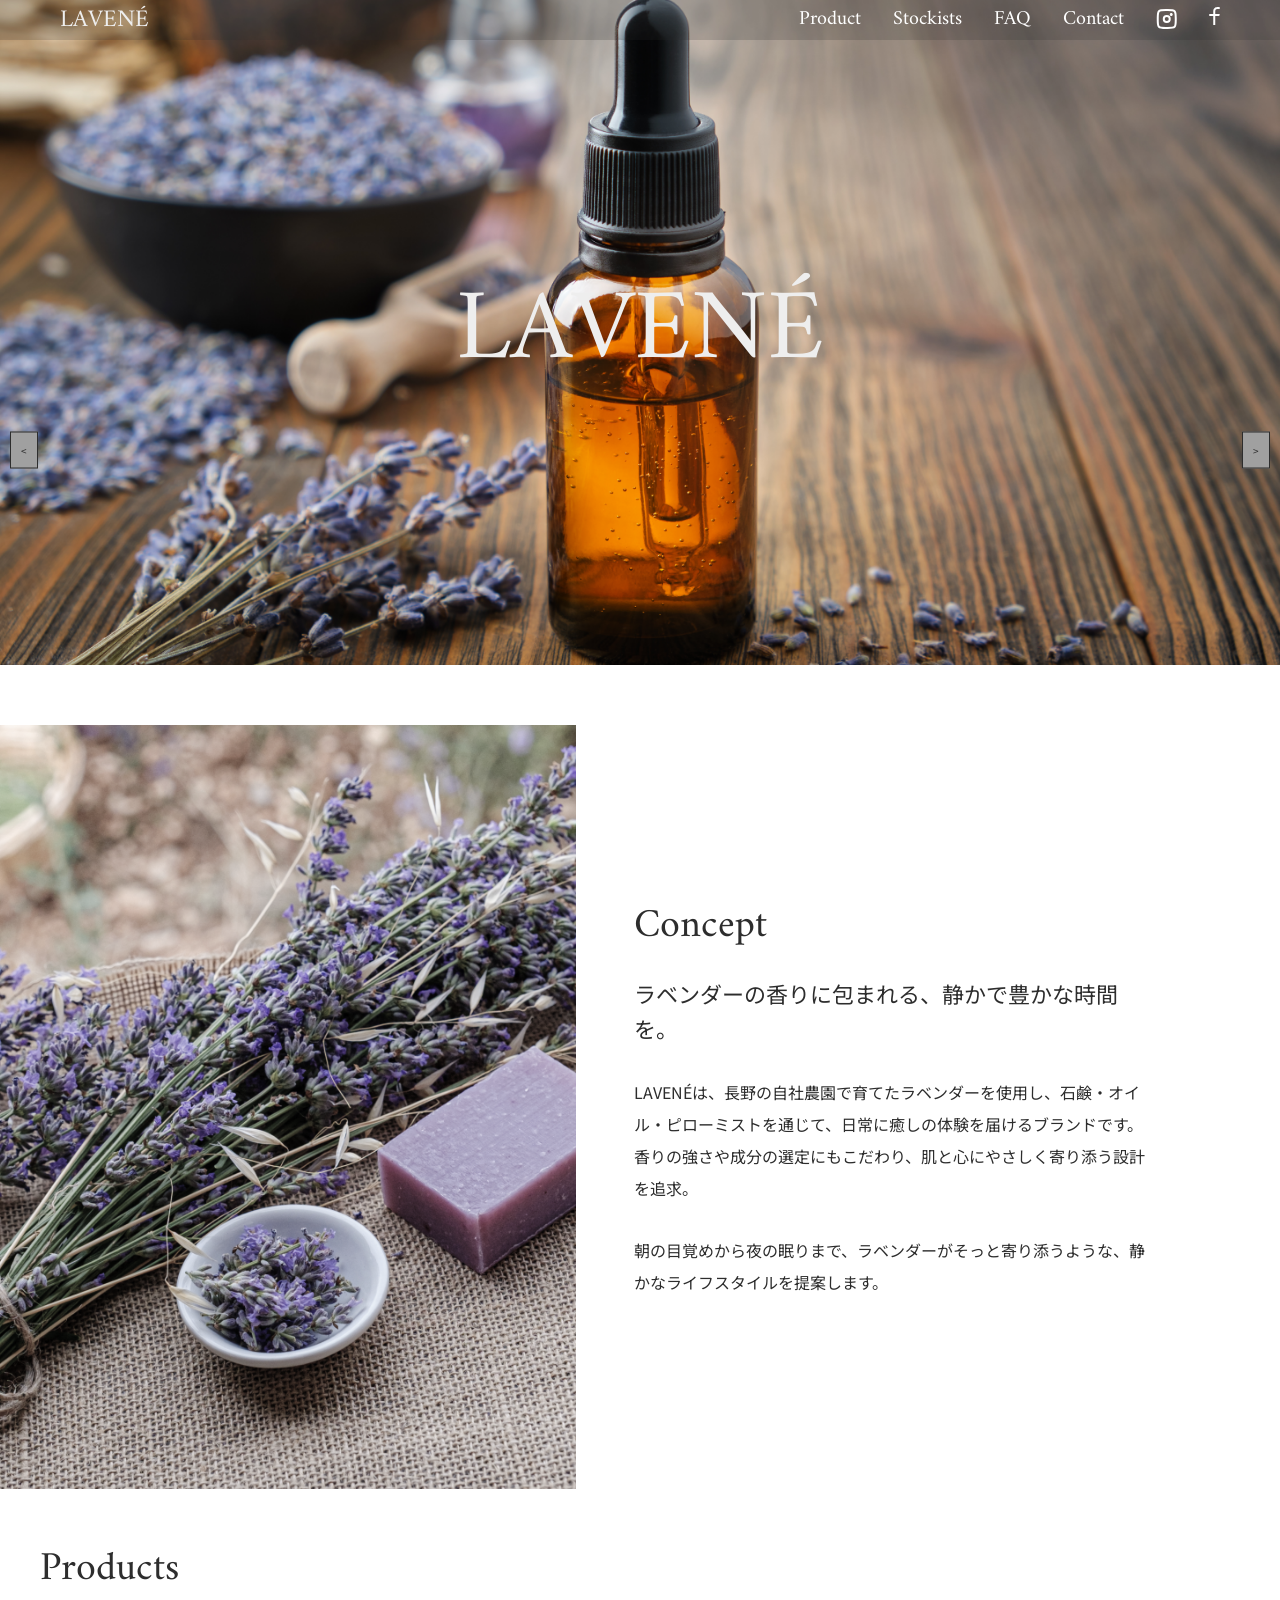
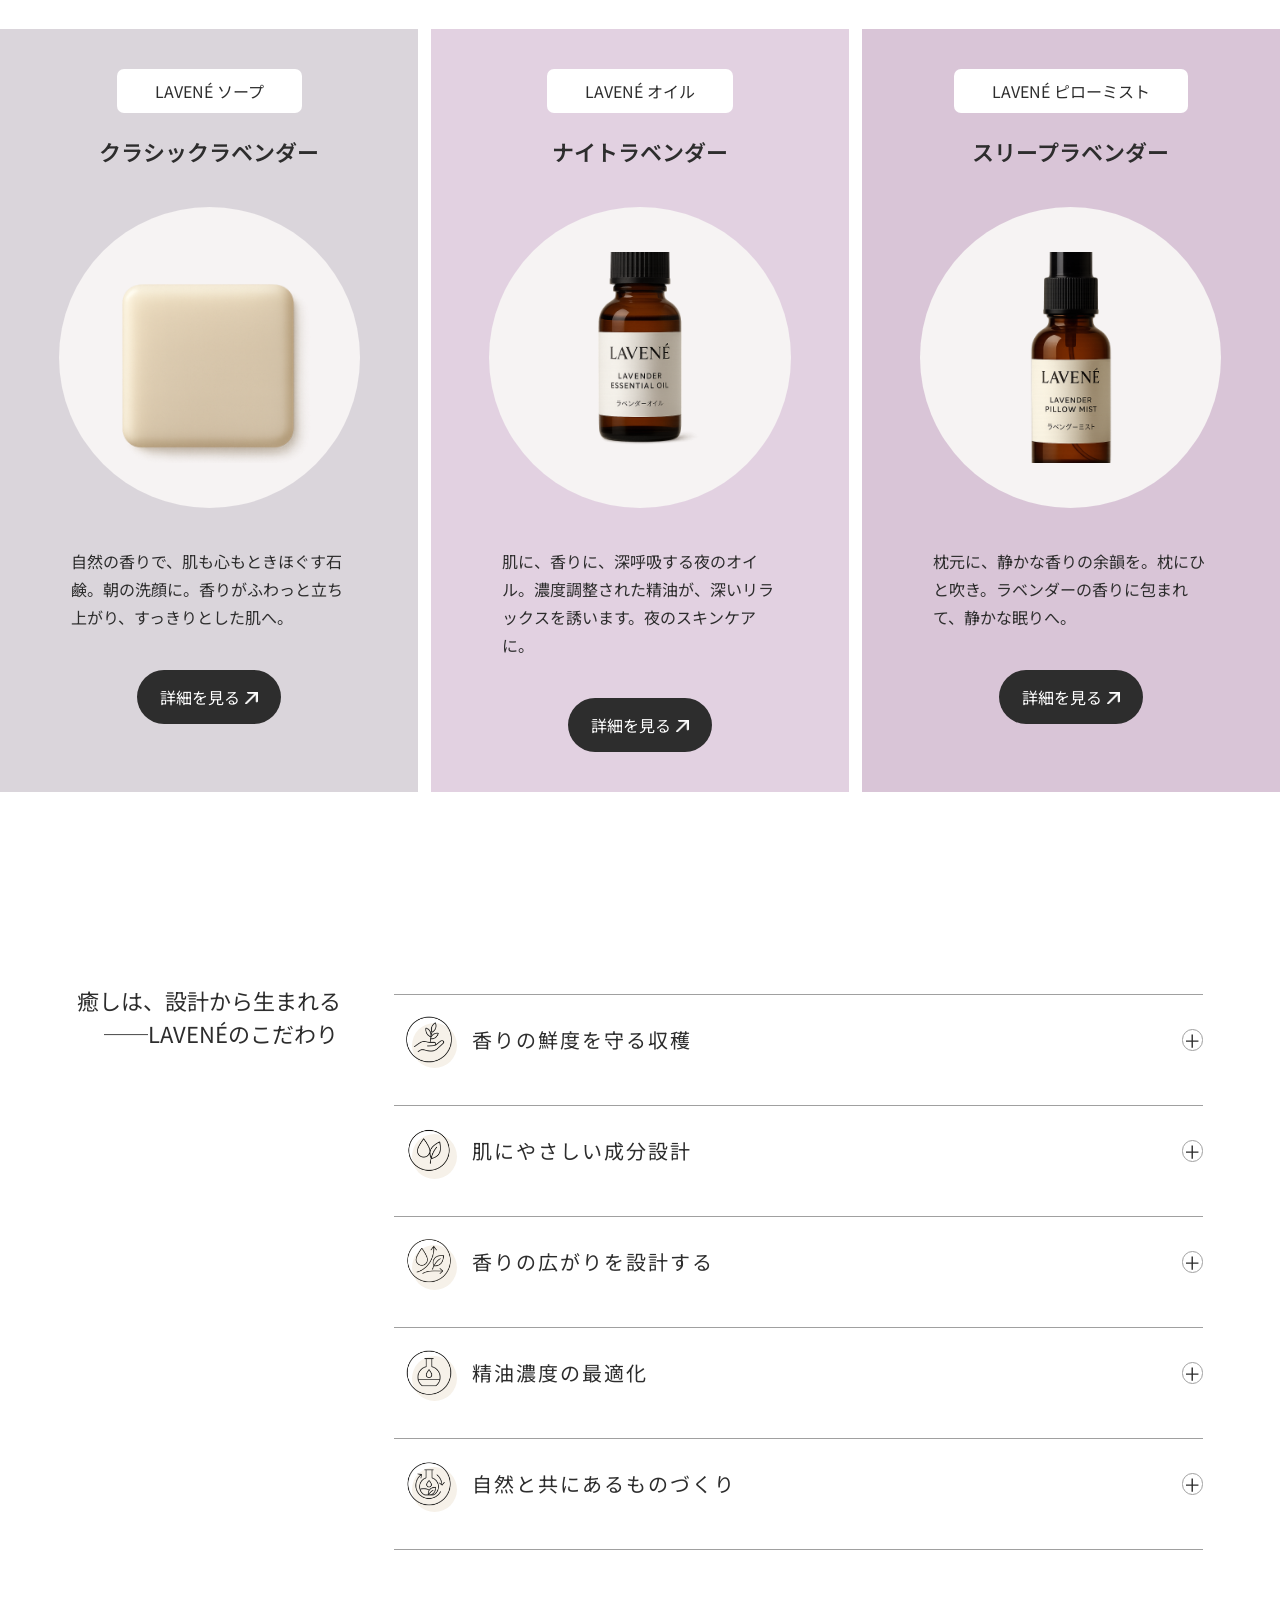
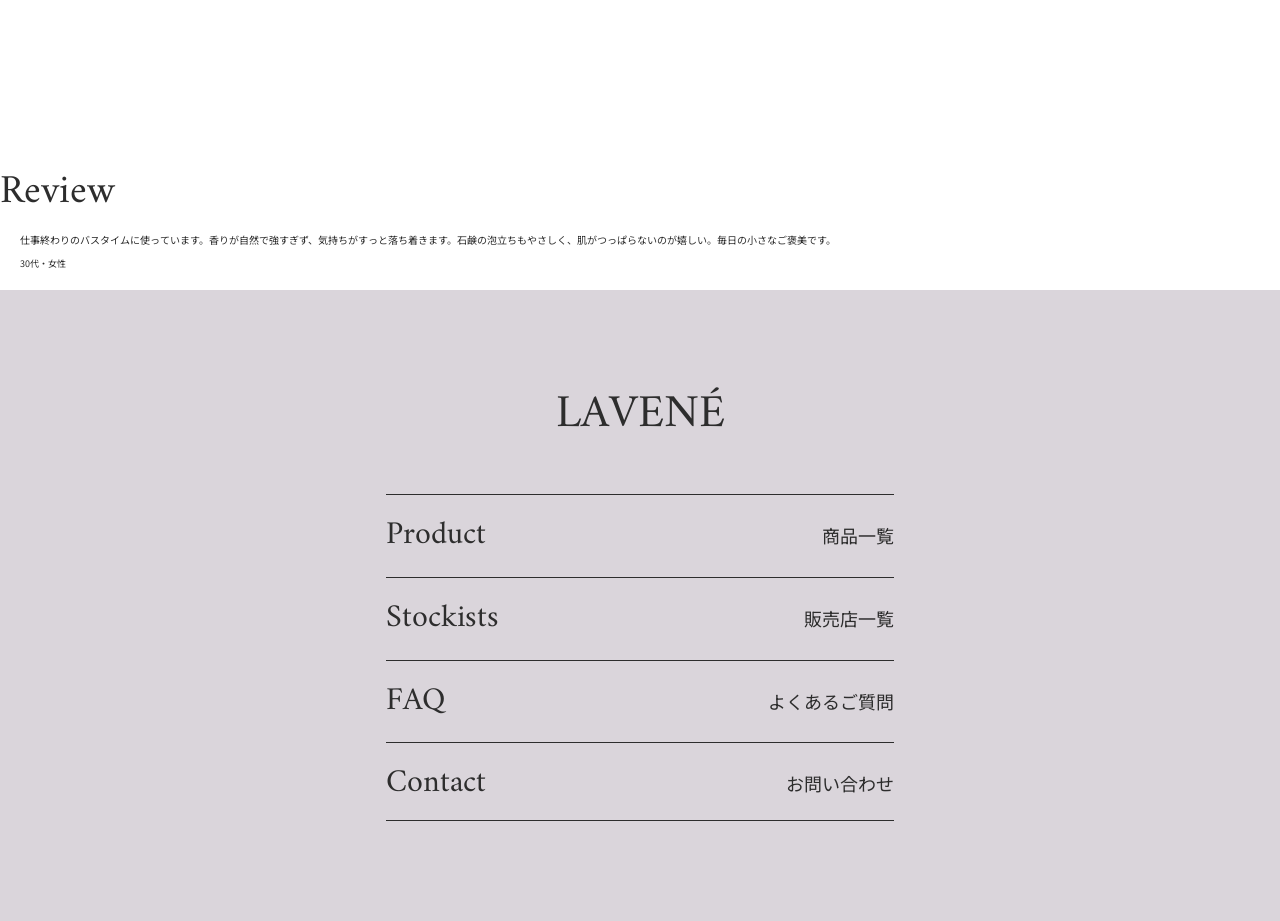
==== lavene/index.html @ 93cb1e95 "Rename LAVENÉ to lavene for GitHub Pages" ====
<!DOCTYPE html>
<html lang="ja">
<head>
    <meta charset="UTF-8">
    <meta name="viewport" content="width=device-width, initial-scale=1.0">
    <meta name="description" content="LAVENÉは、長野の自社農園で育てたラベンダーを使用し、石鹸・オイル・ピローミストを通じて、日常に癒しの体験を届けるブランドです。">
    <!-- ogp -->
    <meta property="og=url" content="https://lavene.co.jp/">
    <meta property="og:type" content="website">
    <meta property="og:title" content="LAVENÉ | ラヴェネ">
    <meta property="og:description" content="LAVENÉは、長野の自社農園で育てたラベンダーを使用し、石鹸・オイル・ピローミストを通じて、日常に癒しの体験を届けるブランドです。">
    <meta property="og:image" content="https://lavene.co.jp/assets/images/ogp.jp">
    <!-- favicon apple-touch-icon -->
     <link rel="shortcut icon" href="assets/images/favicon.ico">
    <link rel="apple-touch-icon" sizes="180x180" href="assets/images/apple-touch-icon.png">
    <link rel="icon" type="image/png" href="assets/images/android-chrome-256x256.png">

    <title>LAVENÉ | ラヴェネ‐ラベンダーの香りに包まれる、静かで豊かな時間を。</title>

    <!-- web font -->
    <link rel="preconnect" href="https://fonts.googleapis.com">
    <link rel="preconnect" href="https://fonts.gstatic.com" crossorigin>
    <link href="https://fonts.googleapis.com/css2?family=Amiri:ital,wght@0,400;0,700;1,400;1,700&family=Noto+Sans+JP:wght@100..900&display=swap" rel="stylesheet">
    <!-- css -->
    <link rel="stylesheet" href="assets/css/destyle.css">
    <link rel="stylesheet" href="assets/css/common.css">
    <link rel="stylesheet" href="assets/slick/slick.css">
    <link rel="stylesheet" href="assets/slick/slick-theme.css">
    <link rel="stylesheet" href="assets/css/style.css">
</head>

<body>
    <div id="container" class="container">
        <header class="header">
            <h1 class="header__topic"><a href="index.html">LAVENÉ</a></h1>
            <nav class="nav">
                <div class="nav__header">
                    <p class="nav__topic"><a href="index.html">LAVENÉ</a></p>
                    <button class="nav__close-btn" aria-label="メニューを閉じる">
                        <img class="close-icon" src="assets/images/parts/btn_close.svg" alt="close-icon">
                    </button>
                </div>
                <div class="nav__list-wrapper">
                    <ul class="nav__list">
                        <li class="nav__item"><a href="#product" class="nav__link"><span class="nav__label-en">Product</span><span class="nav__label-ja">商品一覧</span></a></li>
                        <li class="nav__item"><a href="#" class="nav__link"><span class="nav__label-en">Stockists</span><span class="nav__label-ja">販売店一覧</span></a></li>
                        <li class="nav__item"><a href="#" class="nav__link"><span class="nav__label-en">FAQ</span><span class="nav__label-ja">よくあるご質問</span></a></li>
                        <li class="nav__item"><a href="#" class="nav__link"><span class="nav__label-en">Contact</span><span class="nav__label-ja">お問い合わせ</span></a></li>
                    </ul>
                    <ul class="sns-nav__list">
                        <li class="sns-nav__item"><a href="#"><img src="assets/images/parts/icon_insta.svg" alt="instagram"></a></li>
                        <li class="sns-nav__item"><a href="#"><img src="assets/images/parts/icon_facebook.svg" alt="facebook"></a></li>
                    </ul>
                </div>
            </nav>
            <!-- .header__btn -->
            <button  class="header__btn">
                <img class="menu-icon" src="assets/images/parts/btn_menu.svg" alt="menu-icon">
            </button>
        </header>
        <main class="main">
            <article class="article">
                <div class="main-visual">
                    <div class="slider">
                        <div><img src="assets/images/photo/main_01.png" alt="スライド1"></div>
                        <div><img src="assets/images/photo/main_02.jpeg" alt="スライド2"></div>
                        <div><img src="assets/images/photo/main_03.png" alt="スライド3"></div>
                    </div>
                    <h2 class="main-visual__logo">LAVENÉ</h2>
                </div>
            <!-- Concept -->
            <section id="concept" class="section section--concept">
                    <div class="concept__txt-wrap">
                        <h2 class="section-title section-title--concept" >Concept</h2>
                        <h3 class="copy concept-copy">ラベンダーの香りに包まれる、静かで豊かな時間を。</h3>
                        <div class="txt-wrap">
                            <p>LAVENÉは、長野の自社農園で育てたラベンダーを使用し、石鹸・オイル・ピローミストを通じて、日常に癒しの体験を届けるブランドです。香りの強さや成分の選定にもこだわり、肌と心にやさしく寄り添う設計を追求。</p>
                            <p>朝の目覚めから夜の眠りまで、ラベンダーがそっと寄り添うような、静かなライフスタイルを提案します。</p>
                        </div>
                    </div>            
                    <div class="concept__img-wrap fadein">
                        <img class="concept__img" src="assets/images/photo/concept.png" alt="コンセプトイメージ">
                    </div>
            </section>
            <!-- Products -->
            <section id="products" class="section section--products">
                <h2 class="section-title section-title--products" >Products</h2>
                <div class="products__list">
                    <div class="product product--soap">
                        <p class="product__category">LAVENÉ ソープ</p>
                        <p class="product__name">クラシックラベンダー</p>
                        <div class="product__img-bg">
                            <div class="product__img-wrap fadein">
                                <img class="product__img" src="assets/images/photo/soap.png" alt="LAVENÉ ソープ クラシックラベンダー">
                            </div>
                        </div>
                        <p class="product__description">自然の香りで、肌も心もときほぐす石鹸。<br class="spBr">朝の洗顔に。香りがふわっと立ち上がり、すっきりとした肌へ。</p>
                        <div class="product__cta">
                            <button class="product__btn">詳細を見る</button>
                            <img class="product__arrow" src="assets/images/parts/icon_arrow.svg">
                        </div>
                    </div>
                    <div class="product product--oil">
                        <p class="product__category">LAVENÉ オイル</p>
                        <p class="product__name">ナイトラベンダー</p>
                        <div class="product__img-bg">
                            <div class="product__img-wrap fadein">
                                <img class="product__img" src="assets/images/photo/oil.jpg" alt="LAVENÉ オイル ナイトラベンダー">
                            </div>
                        </div>
                        <p class="product__description">肌に、香りに、深呼吸する夜のオイル。<br class="spBr">濃度調整された精油が、深いリラックスを誘います。夜のスキンケアに。</p>
                        <div class="product__cta">
                            <button class="product__btn">
                                詳細を見る
                            </button>
                            <img class="product__arrow" src="assets/images/parts/icon_arrow.svg">
                        </div>
                    </div>
                    <div class="product product--pillow-mist">
                        <p class="product__category">LAVENÉ ピローミスト</p>
                        <p class="product__name">スリープラベンダー</p>
                        <div class="product__img-bg">
                            <div class="product__img-wrap fadein">
                                <img class="product__img" src="assets/images/photo/pillow-mist.jpg" alt="LAVENÉ ソープ クラシックラベンダー">
                            </div>
                        </div>
                        <p class="product__description">枕元に、静かな香りの余韻を。<br class="spBr">枕にひと吹き。ラベンダーの香りに包まれて、静かな眠りへ。</p>
                        <div class="product__cta">
                            <button class="product__btn">
                                詳細を見る
                            </button>
                            <img class="product__arrow" src="assets/images/parts/icon_arrow.svg">
                        </div>
                    </div>
                </div>
            </section>
            <!-- Quality -->
            <section id="quality" class="section section--quality">
                <div class="quality__content">
                    <h3 class="copy quality-copy" >癒しは、設計から生まれる<br>　  ──LAVENÉのこだわり</h3>
                    <ul class="quality__list">
                        <li class="quality__item">
                            <div class="quality__header">
                                <span class="quality__icon">
                                    <div class="quality__circle"></div>
                                    <img src="assets/images/parts/icon--harvest.jpg" alt="">
                                </span>
                                <h4 class="quality__subtitle">香りの鮮度を守る収穫</h4>
                                <button class="quality__toggle" aria-expanded="false">+</button>
                            </div>
                            <div class="quality__description">
                                <p>長野・安曇野の自社農園で、開花のピークを見極めて手摘み収穫。香り成分が最も豊かな瞬間を逃さず、精油抽出までの時間も短縮することで、ラベンダー本来の香りを最大限に活かしています。</p>
                            </div>
                        </li>
                        <li class="quality__item">
                            <div class="quality__header">
                                <span class="quality__icon">
                                    <div class="quality__circle"></div>
                                    <img src="assets/images/parts/icon--skin-safe.jpg" alt="">
                                </span>
                                <h4 class="quality__subtitle">肌にやさしい成分設計</h4>
                                <button class="quality__toggle" aria-expanded="false">+</button>
                            </div>
                            <div class="quality__description">
                                <p>石鹸にはアミノ酸系洗浄成分と植物オイルを配合し、洗いながら潤す設計に。オイルにはスクワランとホホバを使用し、肌なじみと保湿力を両立。毎日のケアに、刺激の少ないやさしさを。</p>
                            </div>
                        </li>
                        <li class="quality__item">
                            <div class="quality__header">
                                <span class="quality__icon">
                                    <div class="quality__circle"></div>
                                    <img src="assets/images/parts/icon--diffusion.jpg" alt="">
                                </span>
                                <h4 class="quality__subtitle">香りの広がりを設計する</h4>
                                <button class="quality__toggle" aria-expanded="false">+</button>
                            </div>
                            <div class="quality__description">
                                <p>ミストはエタノール濃度を調整し、香りの拡散性と持続性を両立。浴室・寝室・玄関など、空間ごとの使用シーンに合わせて香りの立ち上がり方を設計。空間に溶け込む香り体験を追求しています。</p>
                            </div>
                        </li>
                        <li class="quality__item">
                            <div class="quality__header">
                                <span class="quality__icon">
                                    <div class="quality__circle"></div>
                                    <img src="assets/images/parts/icon--purity.jpg" alt="">
                                </span>
                                <h4 class="quality__subtitle">精油濃度の最適化</h4>
                                <button class="quality__toggle" aria-expanded="false">+</button>
                            </div>
                            <div class="quality__description">
                                <p>石鹸・オイル・ミストそれぞれに、香りの強さと肌へのやさしさを両立する精油濃度を設計。香りが主張しすぎず、日常に自然に馴染むよう調整されています。香りの余韻まで計算された設計です。</p>
                            </div>
                        </li>
                        <li class="quality__item">
                            <div class="quality__header">
                                <span class="quality__icon">
                                    <div class="quality__circle"></div>
                                    <img src="assets/images/parts/icon--sustenable.jpg" alt="">
                                </span>
                                <h4 class="quality__subtitle">自然と共にあるものづくり</h4>
                                <button class="quality__toggle" aria-expanded="false">+</button>
                            </div>
                            <div class="quality__description">
                                <p>合成香料・着色料・防腐剤は不使用。容器には再生紙やガラス素材を採用し、製造工程でも環境負荷を抑えています。自然の力を借りるからこそ、自然に還る設計を大切にしています。</p>
                            </div>
                        </li>
                    </ul>
                </div>
            </section>
            <!-- Reviews -->
            <section id="reviews" class="section section--reviews">
                <h2 class="section-title section-title--review" >Review</h2>
                <div class="reviews__inner">
                    <div class="reviews__wrapper">
                        <ul class="reviews__list">
                            <li class="review">
                                仕事終わりのバスタイムに使っています。香りが自然で強すぎず、気持ちがすっと落ち着きます。石鹸の泡立ちもやさしく、肌がつっぱらないのが嬉しい。毎日の小さなご褒美です。
                                <p class="reviewer">30代・女性</p>
                            </li>
                            <li class="review">
                                寝る前にピローミストを使うようになってから、眠りの質が変わった気がします。香りが空間に自然に広がって、深呼吸したくなるような感覚。仕事で疲れた日ほど手放せません。
                                <p class="reviewer">40代・男性</p>
                            </li>
                            <li class="review">
                                友人からプレゼントでもらって使い始めました。オイルの香りが本当に心地よくて、夜のスキンケアが楽しみになりました。パッケージもシンプルで可愛いので、SNSにも載せたくなります。
                                <p class="reviewer">20代・女性</p>
                            </li>
                            <li class="review">
                                肌が敏感なので成分にはこだわりますが、LAVENÉは安心して使えました。石鹸の洗い心地もやさしく、香りが自然で癒されます。ラベンダーの香りが好きな方にはぜひおすすめしたいです。
                                <p class="reviewer">50代・女性</p>
                            </li>
                            <li class="review">
                                妻が使っていて気になって購入。オイルはベタつかず、香りも落ち着いていて好印象。自分用にも使いやすく、夫婦で共有できるのがいいですね。ギフトにも良さそうだと思いました。
                                <p class="reviewer">30代・男性</p>
                            </li>
                        </ul>
                    </div>
                    <!-- ナビボタン -->
                     <button class="reviews__btn prev">&lt;</button>
                     <button class="reviews__btn next">&gt;</button>
                </div>
            </section>
            <footer class="article__footer">
                <h2 class="nav__topic nav__topic--footer"><a href="index.html">LAVENÉ</a></h2>
                <div class="nav__list-wrapper nav__list-wrapper--footer">
                    <ul class="nav__list nav__list--footer">
                        <li class="nav__item nav__item--footer"><a href="#product" class="nav__link nav__link--footer"><span class="nav__label-en nav__label-en--footer">Product</span><span class="nav__label-ja nav__label-ja--footer">商品一覧</span></a></li>
                        <li class="nav__item nav__item--footer"><a href="#" class="nav__link nav__link--footer"><span class="nav__label-en nav__label-en--footer">Stockists</span><span class="nav__label-ja nav__label-ja--footer">販売店一覧</span></a></li>
                        <li class="nav__item nav__item--footer"><a href="#" class="nav__link nav__link--footer"><span class="nav__label-en nav__label-en--footer">FAQ</span><span class="nav__label-ja nav__label-ja--footer">よくあるご質問</span></a></li>
                        <li class="nav__item nav__item--footer"><a href="#" class="nav__link nav__link--footer"><span class="nav__label-en nav__label-en--footer">Contact</span><span class="nav__label-ja nav__label-ja--footer">お問い合わせ</span></a></li>
                    </ul>
            </footer>
            </article>
        </main>
         <footer class="footer">
        </footer>
    </div>
    <!-- モーダル -->
    <div class="modal" id="modal-soap">
        <div class="modal__content">
            <img class="modal__item" src="assets/images/photo/soap.png" alt="ソープ詳細画像">
            <button class="modal__close">&times;</button>
            <div class="modal__body">
                <h3 class="modal__name">LAVENÉ ソープ<br>クラシックラベンダー</h3>
                <p class="modal__price">￥1,980 <span>税込</span></p>
                <div class="modal__cta"><a href="#">
                    <img class="modal__cart" src="assets/images/parts/icon_cart.svg">
                    <button class="modal__btn">
                        カートに入れる
                    </button>
                </a></div>
                <div class="item__detail">
                    <p>長野・安曇野の自社農園で育てたラベンダーを贅沢に使用。洗顔・ボディ両用で、やさしく泡立ち、しっとりとした洗い上がり。忙しい日々に、深呼吸したくなるようなひとときを。 <br>
                    <br>ー<br>
                    全成分：ラベンダー精油、オリーブ油、ココナッツ油、シアバター、水酸化Na<br>内容量：100g<br>
                    <br>ー<br>
                    </p>
                </div>
            </div>
        </div>
    </div>
    <div class="modal" id="modal-oil">
        <div class="modal__content">
            <img class="modal__item" src="assets/images/photo/oil.jpg" alt="オイル詳細画像">
            <button class="modal__close">&times;</button>
            <div class="modal__body">
                <h3 class="modal__name">LAVENÉ オイル<br>ナイトラベンダー</h3>
                <p class="modal__price">￥3,300 <span>税込</span></p>
                <div class="modal__cta"><a href="#">
                    <img class="modal__cart" src="assets/images/parts/icon_cart.svg">
                    <button class="modal__btn">
                        カートに入れる
                    </button>
                </a></div>
                <div class="item__detail">
                    <p>自社農園産ラベンダー精油をベースに、植物由来のオイルをブレンド。洗顔後の保湿や、首筋・手元への香りづけに。眠る前のひとときを、静かに整えるナイトルーティンに。<br>
                    <br>ー<br>
                    全成分：ラベンダー精油、ホホバ油、スクワラン、アルガン油、トコフェロール<br>内容量：30mL<br>
                    <br>ー<br>
                    </p>
                </div>
            </div>
        </div>
    </div>
    <div class="modal" id="modal-mist">
        <div class="modal__content">
            <img class="modal__item" src="assets/images/photo/pillow-mist.jpg" alt="ピローミスト詳細画像">
            <button class="modal__close">&times;</button>
            <div class="modal__body">
                <h3 class="modal__name">LAVENÉ ピローミスト<br>スリープラベンダー</h3>
                <p class="modal__price">￥3,300 <span>税込</span></p>
                <div class="modal__cta"><a href="#">
                    <img class="modal__cart" src="assets/images/parts/icon_cart.svg">
                    <button class="modal__btn">
                        カートに入れる
                    </button>
                </a></div>
                <div class="item__detail">
                    <p>安曇野産ラベンダー精油をベースに、眠りを誘う穏やかな香りを調香。枕やシーツにひと吹きするだけで、空間が深呼吸するように整います。夜の読書や瞑想にもおすすめ。<br>
                    <br>ー<br>
                    全成分：ラベンダー精油、精製水、エタノール、ローズマリー精油、グリセリン<br>内容量：50mL<br>
                    <br>ー<br>
                    </p>
                </div>
            </div>
        </div>
    </div>

    <!-- jQuery & slick js -->
     <script src="https://code.jquery.com/jquery-3.7.0.min.js" integrity="sha256-2Pmvv0kuTBOenSvLm6bvfBSSHrUJ+3A7x6P5Ebd07/g=" crossorigin="anonymous"></script>
     <script src="assets/slick/slick.min.js"></script>
     <script src="assets/js/main.js"></script>
</body>
</html>
---- lavene/assets/css/destyle.css ----
/*! destyle.css v4.0.0 | MIT License | https://github.com/nicolas-cusan/destyle.css */

/* Reset box-model and set borders */
/* ============================================ */

*,
::before,
::after {
  box-sizing: border-box;
  border-style: solid;
  border-width: 0;
}

/* Document */
/* ============================================ */

/**
 * 1. Correct the line height in all browsers.
 * 2. Prevent adjustments of font size after orientation changes in iOS.
 * 3. Remove gray overlay on links for iOS.
 */

html {
  line-height: 1.15; /* 1 */
  -webkit-text-size-adjust: 100%; /* 2 */
  -webkit-tap-highlight-color: transparent; /* 3*/
}

/* Sections */
/* ============================================ */

/**
 * Remove the margin in all browsers.
 */

body {
  margin: 0;
}

/**
 * Render the `main` element consistently in IE.
 */

main {
  display: block;
}

/* Vertical rhythm */
/* ============================================ */

p,
table,
blockquote,
address,
pre,
iframe,
form,
figure,
dl {
  margin: 0;
}

/* Headings */
/* ============================================ */

h1,
h2,
h3,
h4,
h5,
h6 {
  font-size: inherit;
  font-weight: inherit;
  margin: 0;
}

/* Lists (enumeration) */
/* ============================================ */

ul,
ol {
  margin: 0;
  padding: 0;
  list-style: none;
}

/* Lists (definition) */
/* ============================================ */

dt {
  font-weight: bold;
}

dd {
  margin-left: 0;
}

/* Grouping content */
/* ============================================ */

/**
 * 1. Add the correct box sizing in Firefox.
 * 2. Show the overflow in Edge and IE.
 */

hr {
  box-sizing: content-box; /* 1 */
  height: 0; /* 1 */
  overflow: visible; /* 2 */
  border-top-width: 1px;
  margin: 0;
  clear: both;
  color: inherit;
}

/**
 * 1. Correct the inheritance and scaling of font size in all browsers.
 * 2. Correct the odd `em` font sizing in all browsers.
 */

pre {
  font-family: monospace, monospace; /* 1 */
  font-size: inherit; /* 2 */
}

address {
  font-style: inherit;
}

/* Text-level semantics */
/* ============================================ */

/**
 * Remove the gray background on active links in IE 10.
 */

a {
  background-color: transparent;
  text-decoration: none;
  color: inherit;
}

/**
 * 1. Remove the bottom border in Chrome 57-
 * 2. Add the correct text decoration in Chrome, Edge, IE, Opera, and Safari.
 */

abbr[title] {
  text-decoration: underline dotted; /* 2 */
}

/**
 * Add the correct font weight in Chrome, Edge, and Safari.
 */

b,
strong {
  font-weight: bolder;
}

/**
 * 1. Correct the inheritance and scaling of font size in all browsers.
 * 2. Correct the odd `em` font sizing in all browsers.
 */

code,
kbd,
samp {
  font-family: monospace, monospace; /* 1 */
  font-size: inherit; /* 2 */
}

/**
 * Add the correct font size in all browsers.
 */

small {
  font-size: 1.2rem;
}

/**
 * Prevent `sub` and `sup` elements from affecting the line height in
 * all browsers.
 */

sub,
sup {
  font-size: 75%;
  line-height: 0;
  position: relative;
  vertical-align: baseline;
}

sub {
  bottom: -0.25em;
}

sup {
  top: -0.5em;
}

/* Replaced content */
/* ============================================ */

/**
 * Prevent vertical alignment issues.
 */

svg,
img,
embed,
object,
iframe {
  vertical-align: bottom;
}

/* Forms */
/* ============================================ */

/**
 * Reset form fields to make them styleable.
 * 1. Make form elements stylable across systems iOS especially.
 * 2. Inherit text-transform from parent.
 */

button,
input,
optgroup,
select,
textarea {
  -webkit-appearance: none; /* 1 */
  appearance: none;
  vertical-align: middle;
  color: inherit;
  font: inherit;
  background: transparent;
  padding: 0;
  margin: 0;
  border-radius: 0;
  text-align: inherit;
  text-transform: inherit; /* 2 */
}

/**
 * Correct cursors for clickable elements.
 */

button,
[type="button"],
[type="reset"],
[type="submit"] {
  cursor: pointer;
}

button:disabled,
[type="button"]:disabled,
[type="reset"]:disabled,
[type="submit"]:disabled {
  cursor: default;
}

/**
 * Improve outlines for Firefox and unify style with input elements & buttons.
 */

:-moz-focusring {
  outline: auto;
}

select:disabled {
  opacity: inherit;
}

/**
 * Remove padding
 */

option {
  padding: 0;
}

/**
 * Reset to invisible
 */

fieldset {
  margin: 0;
  padding: 0;
  min-width: 0;
}

legend {
  padding: 0;
}

/**
 * Add the correct vertical alignment in Chrome, Firefox, and Opera.
 */

progress {
  vertical-align: baseline;
}

/**
 * Remove the default vertical scrollbar in IE 10+.
 */

textarea {
  overflow: auto;
}

/**
 * Correct the cursor style of increment and decrement buttons in Chrome.
 */

[type="number"]::-webkit-inner-spin-button,
[type="number"]::-webkit-outer-spin-button {
  height: auto;
}

/**
 * Correct the outline style in Safari.
 */

[type="search"] {
  outline-offset: -2px; /* 1 */
}

/**
 * Remove the inner padding in Chrome and Safari on macOS.
 */

[type="search"]::-webkit-search-decoration {
  -webkit-appearance: none;
}

/**
 * 1. Correct the inability to style clickable types in iOS and Safari.
 * 2. Fix font inheritance.
 */

::-webkit-file-upload-button {
  -webkit-appearance: button; /* 1 */
  font: inherit; /* 2 */
}

/**
 * Fix appearance for Firefox
 */
[type="number"] {
  -moz-appearance: textfield;
}

/**
 * Clickable labels
 */

label[for] {
  cursor: pointer;
}

/* Interactive */
/* ============================================ */

/*
 * Add the correct display in Edge, IE 10+, and Firefox.
 */

details {
  display: block;
}

/*
 * Add the correct display in all browsers.
 */

summary {
  display: list-item;
}

/*
 * Remove outline for editable content.
 */

[contenteditable]:focus {
  outline: auto;
}

/* Tables */
/* ============================================ */

/**
1. Correct table border color inheritance in all Chrome and Safari.
*/

table {
  border-color: inherit; /* 1 */
  border-collapse: collapse;
}

caption {
  text-align: left;
}

td,
th {
  vertical-align: top;
  padding: 0;
}

th {
  text-align: left;
  font-weight: bold;
}
---- lavene/assets/css/style.css ----
@charset "UTF-8";
/*==========================
common
==========================*/
:root {
    --contentWidth: 91.4%;
    --contentPadding: 4.2%;
}

html {
    font-size: 62.5%;
}

body {
    font-family:
        'Noto Sans JP',
        Arial,
        Amiri;
    font-style: normal;
    color: #2D2D2D;
    line-height: 1.5;
}

img {
    max-width: 100%;
    height: auto;
}

.topic {
    color: #EEEEEE;
    text-align: center;
    font-family: Amiri;
    font-size: 2.8rem;
    line-height: 1;
    margin: 0 auto;
}

.section-title {
    text-align: left;
    font-family: Amiri;
    font-size: 4rem;
    line-height: 1;
}

.copy {
    text-align: left;
    font-family: Noto Sans JP;
    font-size: 2.2rem;
    line-height: 1.5;
}


/* common pc */
@media screen and (min-width:769px) {
    .topic {
        
        font-size: 3.2rem;
        line-height: 1;
    }

    .topic::after {
        margin: 32px auto 0;
    }

    .btn {
        width: 343px;
        height: 56px;
        font-size: 2.2rem;
    }
}

/*==========================
header
==========================*/
.header {
    display: flex;
    justify-content: space-between;
    position: fixed;
    top: 0;
    left: 0;
    width: 100%;
    z-index: 10;
    margin: 8px;
    padding: 0 4.2%;
}

.header__topic,
.nav__topic {
    color: #EEEEEE;
    font-family: Amiri;
    font-size: 2.4rem;
}

.nav__item {
    color: #ffffff;
    font-family: Amiri;
}

/* .nav初期表示 */
.nav {
    position: fixed;
    top: 0;
    left: 0;
    width: 100%;
    height: 100vh;
    background:linear-gradient(rgba(0,0,0,0.3),rgba(0,0,0,0.3)),
         url(../images/photo/nav_background.png);
    background-position: right top;
    transform: translateX(-100%);
    transition: transform 0.4s;
}

.nav__header {
    margin-top: 8px;
    padding: 0 4.2%;
    display: flex;
    justify-content: space-between;
    align-items: center;
}

.nav__close-btn,
.header__btn {
    display: flex;
    align-items: center;
    justify-content: center;
    width: 51px;
    height: 34px;
    background-color: #2D2D2D;
    border-radius: 30px;
    padding: 0;
    border: none;
    cursor: pointer;
}

.nav__list-wrapper {
    display: flex;
    flex-direction: column;
    align-items: center;
}

.nav__list {
    margin-top: 67px;
}

.sns-nav__list {
    display: flex;
    gap: 30px;
}

.nav__item {
    font-size: 2.4rem;
    line-height: 1;
    margin-bottom: 48px;
    display: flex;
    align-items: center;
}

.nav__link {
    display: flex;
    flex-direction: column;
    align-items: center;
}

.nav__label-en {
    font-size: 3.2rem;
}

.nav__label-ja {
    font-family: 'Noto Sans JP';
    font-size: 1.6rem;
}


/* .nav.active表示 */
.nav.active {
    transform: translateX(0);
}

/* .header__btn {
    display: flex;
    align-items: center;
    justify-content: center;
    width: 51px;
    height: 34px;
    background-color: #2D2D2D;
    border-radius: 30px;
    padding: 0;
    border: none;
    cursor: pointer;
} */



/* .header pc */
@media screen and (min-width:769px) {
    .header {
        align-items: center;
        height: 40px;
        margin: 0 auto;
        padding: 0 60px;
        background-color: rgba(45, 45, 45, 0.2);
    }

    .header__topic {
        font-size: 2.4rem;
    }

    .nav__header {
        display: none;
    }

    .nav {
        background: transparent;
        width: auto;
        height: auto;
        padding: 0;
        position: static;
        transform: translate(0);
    }

    .nav__list-wrapper {
    flex-direction: row;
    align-items: flex-start;
    }

    .nav__list,
    .sns-nav__list {
        display: flex;
        margin: 0;
    }

    .nav__item {
        margin: 0 0 0 32px;
        text-align: center;
        font-size: 2rem;
        line-height: 1.3;
    }

    .sns-nav__list {
        margin-left: 30px;
        gap: 30px;
    }

    .nav__label-en {
    font-size: 2rem;
    }

    .nav__label-ja,
    .header__btn {
        display: none;
    }

}
/*.header pc end 769px */

/*==========================
main-visual
==========================*/
.main-visual {
    position: relative;
    overflow: hidden;
    aspect-ratio: 16/9;
    width: 100%;
    height: 543px;
}

.main-visual__logo {
    position: absolute;
    top: 50%;
    left: 50%;
    transform: translate(-50%, -50%);
    color: #EEEEEE;
    font-family: Amiri;
    font-size: 6.4rem;
    z-index: 2;
}

.slider div {
    height: 100%;
}

.slider img {
    width: 100%;
    height: 100%;
    object-fit: cover;
}

.slick-track {
    height: 543px !important;
}

.slick-slide,
.slick-slide img {
    height: 100%;
    object-fit: cover;
}

/* main-visual pc */
@media screen and (min-width:769px) {
    .main-visual {
        position: relative;
        height: 665px;
        margin-bottom: 6em;
    }

    .main-visual__logo {
        font-size: 10rem;
    }

    .slick-track {
        height: 665px !important;
    }

}
/*main-visual pc end 769px */


/*==========================
Concept
==========================*/
.section--concept {
    padding: 50px 20px;
}

.section-title--concept,
.concept-copy {
    margin-bottom: 30px;
}

.concept-copy {
    line-height: 35px;
}

.txt-wrap {
    margin-bottom: 60px;
}

.txt-wrap p {
    margin-bottom: 30px;
    line-height: 2;
    font-size: 1.6rem;
}

.fadein {
    opacity: 0;
    transform: translateY(20px);
    transition: all 0.6s ease;
}

.fadein.show {
    opacity: 1;
    transform: translateY(0);
}

.concept__img {
    width: 100%;
    height: 42em;
    object-fit: cover;
    object-position: 0 -103px;
}

/* Conceptt pc */
@media screen and (min-width:769px) {
    .section--concept {
         display: flex;
        flex-direction: row-reverse;
        align-items: center;
        gap: 5%;
        margin:0 10% 6em 0;
        padding: 0;
    }

    .concept__txt-wrap {
        flex: 0 0 45%;
        margin-top: 5em;
    }

    .concept__img-wrap  {
        flex: 0 0 55%;
    }

    .concept__img {
        height: 100%;
        object-position:right
    }
}
/*Concept pc end 769px */

/*==========================
Products
==========================*/
.section-title--products {
    margin:0 0 36px 20px;
}

.product {
    margin-bottom: 10px;
    padding: 40px 0;
    display: flex;
    flex-direction: column;
    align-items: center;
}

.product--soap {
    background-color: #DAD5DB;
}

.product--oil {
    background-color: #E2D1E1;
} 

.product--pillow-mist {
    background-color: #D9C5D7;
}

.product__category {
    padding: 10px 38px;
    margin-bottom: 22px;
    background-color: #ffffff;
    border-radius: 7px;
    font-size: 1.6rem;
}

.product__name {
    margin-bottom: 39px;
    font-size: 2.2rem;
    font-weight: 600;
}

.product__img-bg {
    display: flex;
    align-items: center;
    justify-content: center;
    margin-bottom: 39px;
    width: 69%;
    aspect-ratio: 1 / 1;
    border-radius: 50%;
    background-color: #F6F3F3;
}

.product__img-wrap  {
    width: 70%;
    height: auto;
    object-fit: cover;
}

.product__description {
    margin: 0 30px 39px;
    font-size: 1.6rem;
}

.product__cta {
    display: flex;
    align-items: baseline;
    padding: 11px 37px;
    gap: 6px;
    background-color: #2D2D2D;
    border-radius: 30px;
}

.product__btn {
    color: #ffffff;
    font-size: 1.6rem;
}

/* Products pc */
@media screen and (min-width:769px) {
    .section-title--products {
        margin: 0 0 1em 1em;
    }

    .product {
        width: calc((100% - 2%) / 3);
        margin: 0;
    }

    .products__list {
        display: flex;
        gap: 1%;
    }

    .product__img-bg {
        width: 72%;
    }

    .product__img-wrap {
        display: flex;
        align-items: center;
        justify-content: center;
        aspect-ratio: 1 / 1;
        overflow: hidden;
    }

    .product__description {
        width: 66%;
        line-height: 28px;
    }

    .product__cta {
        padding: 15px 23px;
        gap: 5px;
    }

    .spBr {
        display: none;
    }
}
/*Products pc end 769px */

/*==========================
Quality
==========================*/
.quality__content {
        display: flex;
        flex-direction: column;
        margin: 15% 6%;
}

.quality-copy {
    margin-bottom: 1em;
    min-width: 281px;
}

.quality__item {
    margin: 10px 0 30px;
    border-top: 0.5px solid #A0A0A0;
}

.quality__item:last-child {
    border-bottom: 0.5px solid #A0A0A0;
    padding-bottom: 30px;
}

.quality__header {
    display: grid;
    grid-template-columns: auto 1fr auto;
    align-items: center;
    margin-top: 10px;
}

.quality__icon {
    display: inline-block;
    position: relative;
    width: 70px;
    height: auto;
    margin-right: 13px;
}

.quality__icon img {
    position: relative;
    z-index: 1;
}

.quality__circle {
    position: absolute;
    top: 18px;
    left: 18px;
    z-index: 0;
    width: 4.5em;
    height: 4.5em;
    border-radius: 50%;
    background-color: #F6F1E9;
}

.quality__subtitle {
    font-size: 1.8rem;
}

.quality__toggle {
    display: flex;
    justify-content: center;
    align-items: center;
    width: 0.8em;
    height: 0.8em;
    border-radius: 50%;
    border: 0.5px solid #A0A0A0;
    font-size: 27px;
    font-weight: 300;
}

.quality__subtitle {
    letter-spacing: 0.1em;
}

.quality__description {
    display: none;
    margin-left: 19px;
    font-size: 1.4rem;
    line-height: 175%;
}
    

/* Quality pc */
@media screen and (min-width:769px) {
    .quality__content {
        display: grid;
        align-items: start;
        grid-template-columns: 0.35fr 1fr;
        gap: 3%;
        margin: 15% 6%;
        max-width: 100%;
    }

    .quality-copy {
        grid-column: 1;
    }

    .quality__icon {
        margin-right: 8px;
    }

    .quality__subtitle {
        font-size: 2rem;
    }
}
/*Quality pc end 769px */

/*==========================
Reviews
==========================*/
.reviews {
    position: relative;
    max-width: 600px;
    margin: 0 auto;
    overflow: hidden;
}

.reviews__wrapper {
    overflow: hidden;
}

.reviews__list {
    display: flex;
    width: calc(100%*5);
    transition: transform 0.5s ease;
}

.review {
    flex: 0 0 100%;
    max-width: 100%;
    box-sizing: border-box;
    padding: 20px;
    background-color: #ffffff;
}

.reviewer {
    margin-top: 10px;
    font-size: 0.9em;
}

/* ボタン */
.reviews__btn {
    position: absolute;
    top: 50%;
    transform: translateY(-50%);
    background: #A0A0A0;
    border: 1px solid #2D2D2D;
    cursor: pointer;
    padding: 10px;
}

.prev {left:10px}
.next {right: 10px;}


/* Reviews pc */
@media screen and (min-width:769px) {

}

/*Reviews pc end 769px */

/*==========================
footer
==========================*/
.article__footer {
    display: flex;
    flex-direction: column;
    align-items: center;
    padding: 90px 0;
    background-color: #DAD5DB;
}

.nav__topic--footer {
    color: #2D2D2D;
    font-size: 3.6rem;
}

.nav__list--footer {
    display: flex;
    flex-direction: column;
}

.nav__item--footer {
    margin: 10px 0;
    padding-top: 20px;
    border-top: #2D2D2D solid 0.5px;
    color: #2D2D2D;
}

.nav__item--footer:last-child {
    border-bottom: #2D2D2D solid 0.5px;
    padding-bottom: 15px;
}

.nav__link--footer {
    display: flex;
    flex-direction: row;
    justify-content: space-between;
    align-items: center;
    gap: 6em;
    width: 100%;
}

.nav__label-en--footer,
.nav__label-ja--footer {
    display: block;
    white-space: nowrap;
}


/* footer pc */
@media screen and (min-width:769px) {
    .nav__topic--footer {
        margin-bottom: 35px;
        font-size: 4.6rem;
    }
    
    .nav__item--footer {
        padding-top: 20px;
        border-top: #2D2D2D solid 0.5px;
    }

    .nav__link--footer {
        gap: 15em;
    }

    .nav__label-en--footer {
        font-size: 3.2rem;
    }

    .nav__label-ja--footer {
        font-size: 1.8rem;
    }
}

/*footer pc end 769px */

/*==========================
モーダル
==========================*/
.modal {
    display: none;
    justify-content: center;
    align-items: center;
    position: fixed;
    top: 0;
    left: 0;
    z-index: 1000;
    width: 100%;
    height: 100%;
    background: rgba(0,0,0,0.2);
}

.modal.show {
    display: flex;
    animation:fadeIn 0.3s ease-in-out;
}

@keyframes fadeIn {
from { opacity:0; }
to { opacity:1; }
}

.modal__content {
    position: relative;
    padding: 2em;
    max-width: 600px;
    width: 90%;
    border-radius: 8px;
    background: #ffffff;
}

.modal__content {
    display: flex;
    flex-direction: column;
    justify-content: center;
    align-items: center;
    margin-block: auto;
    padding-top: 80vh;
    max-height: calc(100vh - 10vh);
    overflow-y: auto;
    box-sizing: border-box;
}

.modal__close {
    position: absolute;
    top: 10px;
    right: 10px;
    background: none;
    border: none;
    font-size: 3rem;
    cursor: pointer;
}


.modal__item {
    width: 53%;
    height: auto;
}

.modal__name {
    margin-bottom: 20px;
    font-size: 2rem;
}

.modal__price {
    margin-bottom: 25px;
    font-size: 3.4rem;
    font-weight: 700;
}

.modal__price span {
    font-size: 1.6rem;
}

.modal__cta {
    display: flex;
    justify-content: center;
    align-items: center;
    gap: 10px;
    padding: 13px 0;
    margin-bottom: 25px;
    background-color: #FF7A85;
    border-radius: 13px;
}

.modal__cart {
    width: 30px;
    height: 30px;
}

.modal__btn {
    color: #ffffff;
    font-size: 1.8rem;
}

.item__detail {
    font-size: 1.8rem;
}

/* モーダル pc */
@media screen and (min-width:769px) {
    .modal__content {
        flex-direction: row;
        align-items: flex-start;
        padding: 20px;
    }
}

/*モーダル pc end 769px */
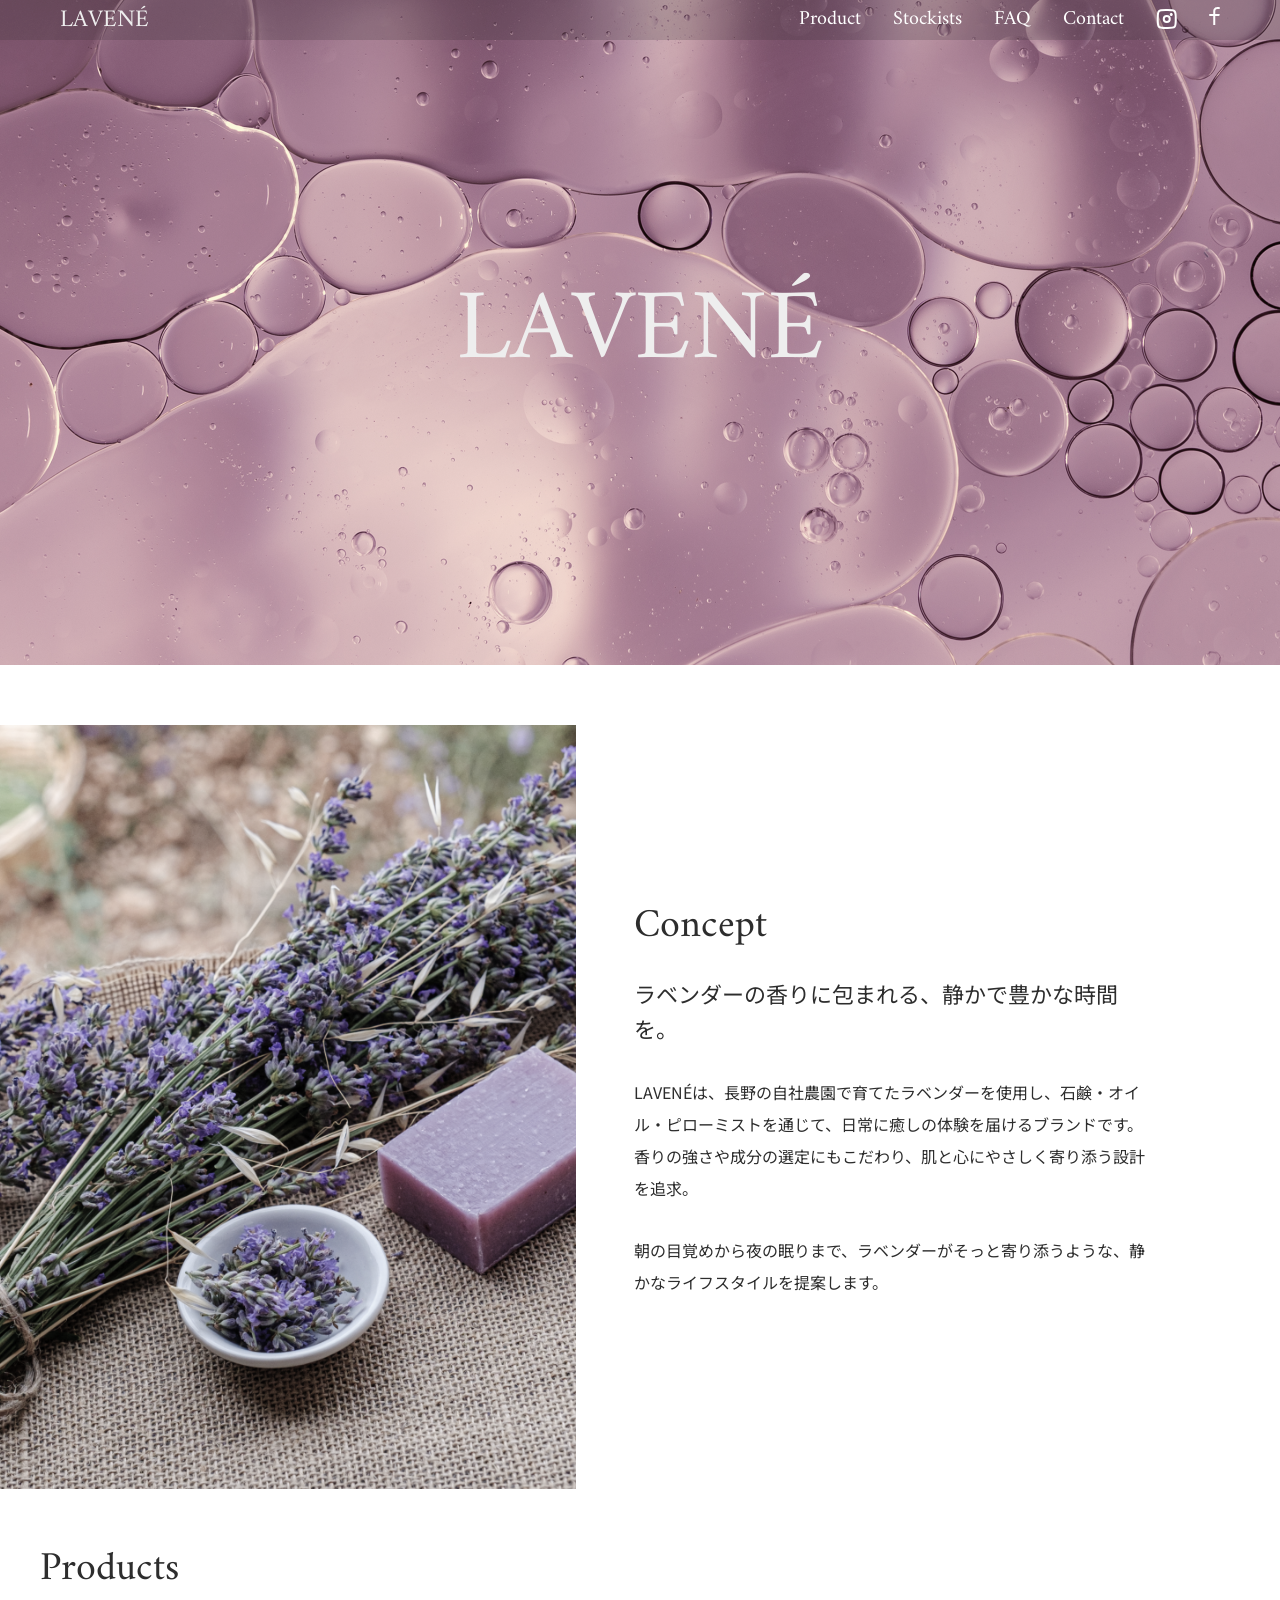
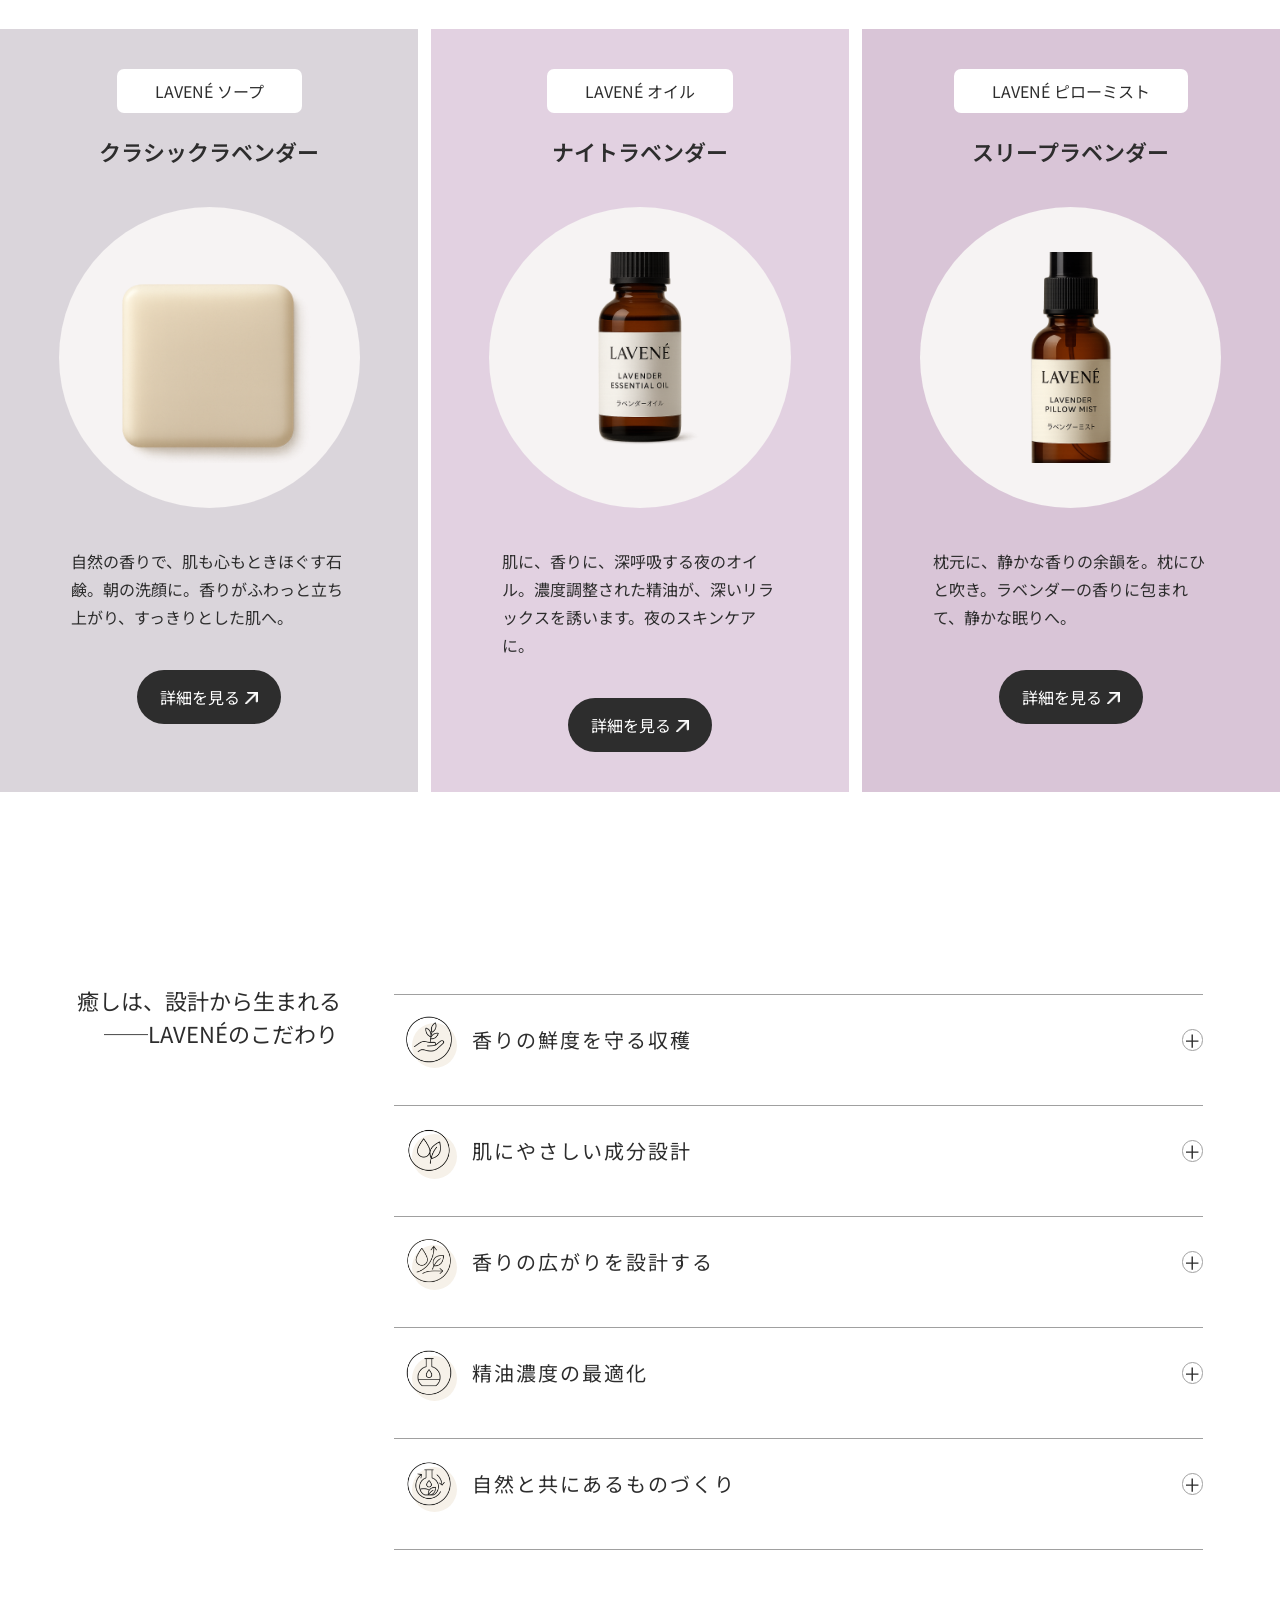
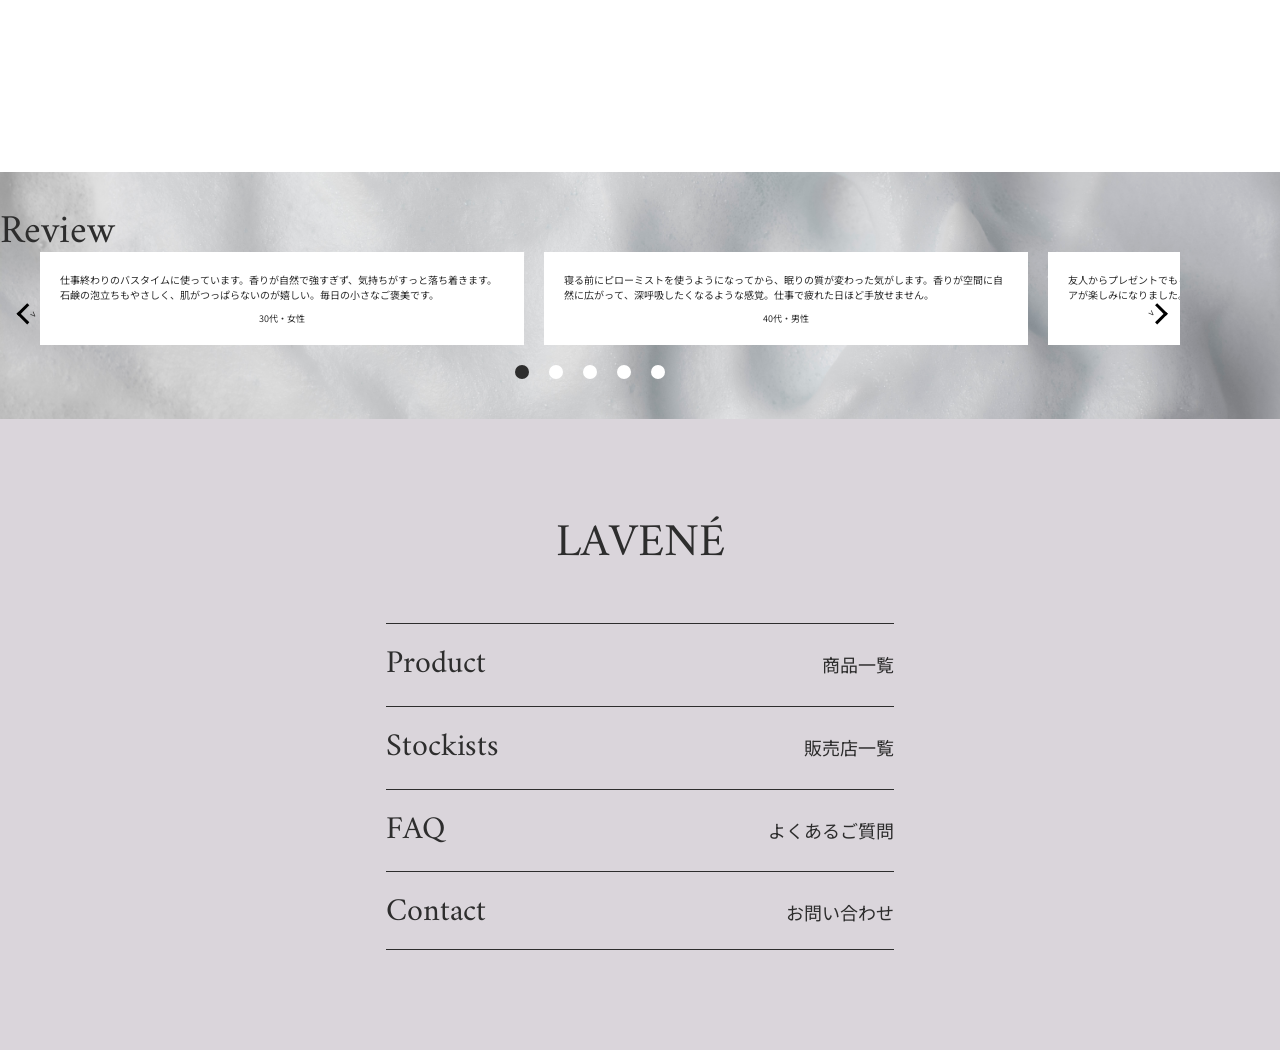
==== commit b37291b2: "サイト更新: style.css, main.js, index.html修正とreview_background.jpeg追加" ====
--- a/lavene/index.html
+++ b/lavene/index.html
@@ -23,7 +23,6 @@
     <link href="https://fonts.googleapis.com/css2?family=Amiri:ital,wght@0,400;0,700;1,400;1,700&family=Noto+Sans+JP:wght@100..900&display=swap" rel="stylesheet">
     <!-- css -->
     <link rel="stylesheet" href="assets/css/destyle.css">
-    <link rel="stylesheet" href="assets/css/common.css">
     <link rel="stylesheet" href="assets/slick/slick.css">
     <link rel="stylesheet" href="assets/slick/slick-theme.css">
     <link rel="stylesheet" href="assets/css/style.css">
@@ -235,9 +234,17 @@
                             </li>
                         </ul>
                     </div>
-                    <!-- ナビボタン -->
-                     <button class="reviews__btn prev">&lt;</button>
-                     <button class="reviews__btn next">&gt;</button>
+                    <!-- 左右ボタン -->
+                     <span id="prev" class="prev">&lt;</span>
+                      <span id="next" class="next">&gt;</span>
+                    <!-- ドットインジケーター -->
+                    <ul class="indicator" id="indicator">
+                        <li class="indicator"></li>
+                        <li class="indicator"></li>
+                        <li class="indicator"></li>
+                        <li class="indicator"></li>
+                        <li class="indicator"></li>
+                    </ul>
                 </div>
             </section>
             <footer class="article__footer">
@@ -253,6 +260,7 @@
             </article>
         </main>
          <footer class="footer">
+            <button id="pagetop" class="pagetop-btn_04" aria-label="ページトップへ戻る"></button>
         </footer>
     </div>
     <!-- モーダル -->
--- a/lavene/assets/css/style.css
+++ b/lavene/assets/css/style.css
@@ -618,28 +618,49 @@
 /*==========================
 Reviews
 ==========================*/
-.reviews {
+
+.section--reviews {
     position: relative;
-    max-width: 600px;
+    /* max-width: 600px; */
+    width: 100%;
     margin: 0 auto;
+    padding: 40px 0;
+    background-size: cover;
+    background-position: center;
+    background-repeat: no-repeat;
+    background-image: url(../images/photo/review_background.jpeg);
+}
+
+.reviews__inner {
+    display: grid;
+    justify-content: center;
+    max-width: 1180px;
+    position: relative;
     overflow: hidden;
+    padding: 0 40px;
 }
 
 .reviews__wrapper {
-    overflow: hidden;
+    position: relative;
 }
 
 .reviews__list {
     display: flex;
-    width: calc(100%*5);
+    width: 100%;
     transition: transform 0.5s ease;
+    padding: 0;
+    margin: 0;
+    list-style: none;
+    column-gap: 2em;
 }
 
 .review {
-    flex: 0 0 100%;
-    max-width: 100%;
+    display: flex;
+    flex-direction: column;
+    align-items: center;
+    flex: 0 0 44%;
+    padding: 10px 18px;
     box-sizing: border-box;
-    padding: 20px;
     background-color: #ffffff;
 }
 
@@ -648,24 +669,73 @@
     font-size: 0.9em;
 }
 
-/* ボタン */
-.reviews__btn {
-    position: absolute;
-    top: 50%;
-    transform: translateY(-50%);
-    background: #A0A0A0;
-    border: 1px solid #2D2D2D;
+/* 左右ボタン */
+.next {
+  position: absolute;
+  width: 15px;
+  height: 15px;
+  right: 10px;
+  bottom: 50%;
+  z-index: 10;
+  cursor: pointer;
+  border-top: solid 3px #000;
+  border-right: solid 3px #000;
+  -webkit-transform: rotate(45deg) translateY(50%);
+  transform: rotate(45deg) translateY(50%);
+}
+
+.prev {
+  position: absolute;
+  width: 15px;
+  height: 15px;
+  left: 25px;
+  bottom: 50%;
+  z-index: 10;
+  cursor: pointer;
+  border-top: solid 3px #000;
+  border-right: solid 3px #000;
+  -webkit-transform: rotate(-135deg) translateY(-50%);
+  transform: rotate(-135deg) translateY(-50%);
+}
+
+/* ドットインジケータ */
+.indicator_container {
+    display: flex;
+    justify-content: center;
+    column-gap: 30px;
+}
+
+/*  インジケーター */
+.indicator {
+  display: flex;
+  column-gap: 2em;
+  justify-content: center;
+  align-items: center;
+  margin-top: 10px;
+}
+
+.indicator li {
+    width: 14px;
+    height: 14px;
+    border-radius: 50%;
+    list-style: none;
+    background-color: #fff;
     cursor: pointer;
-    padding: 10px;
-}
-
-.prev {left:10px}
-.next {right: 10px;}
-
+}
+
+.indicator li .active  {
+    background-color: #2D2D2D;
+}
+
+.indicator li:first-of-type {
+  background-color: #2D2D2D;
+}
 
 /* Reviews pc */
 @media screen and (min-width:769px) {
-
+    .review {
+        padding: 20px;
+    }
 }
 
 /*Reviews pc end 769px */
@@ -745,6 +815,35 @@
 }
 
 /*footer pc end 769px */
+
+/* ページトップボタン */
+.pagetop-btn_04 {
+  width: 52px;
+  height: 52px;
+  position: fixed;
+  bottom: 20px;
+  right: 20px;
+  background: #e1dbd3;
+  color: #fff;
+  border-radius: 50%;
+  border: 4px solid #fff;
+  outline: 3px solid #e8e4dd;
+  display: none;
+  z-index: 1000;
+}
+
+.pagetop-btn_04::before {
+  content: "";
+  display: block;
+  width: 10px;
+  height: 10px;
+  border-left: 2px solid #fff;
+  border-top: 2px solid #fff;
+  position: absolute;
+  top: 50%;
+  left: 50%;
+  transform: translate(-50%, -25%) rotate(45deg);
+}
 
 /*==========================
 モーダル
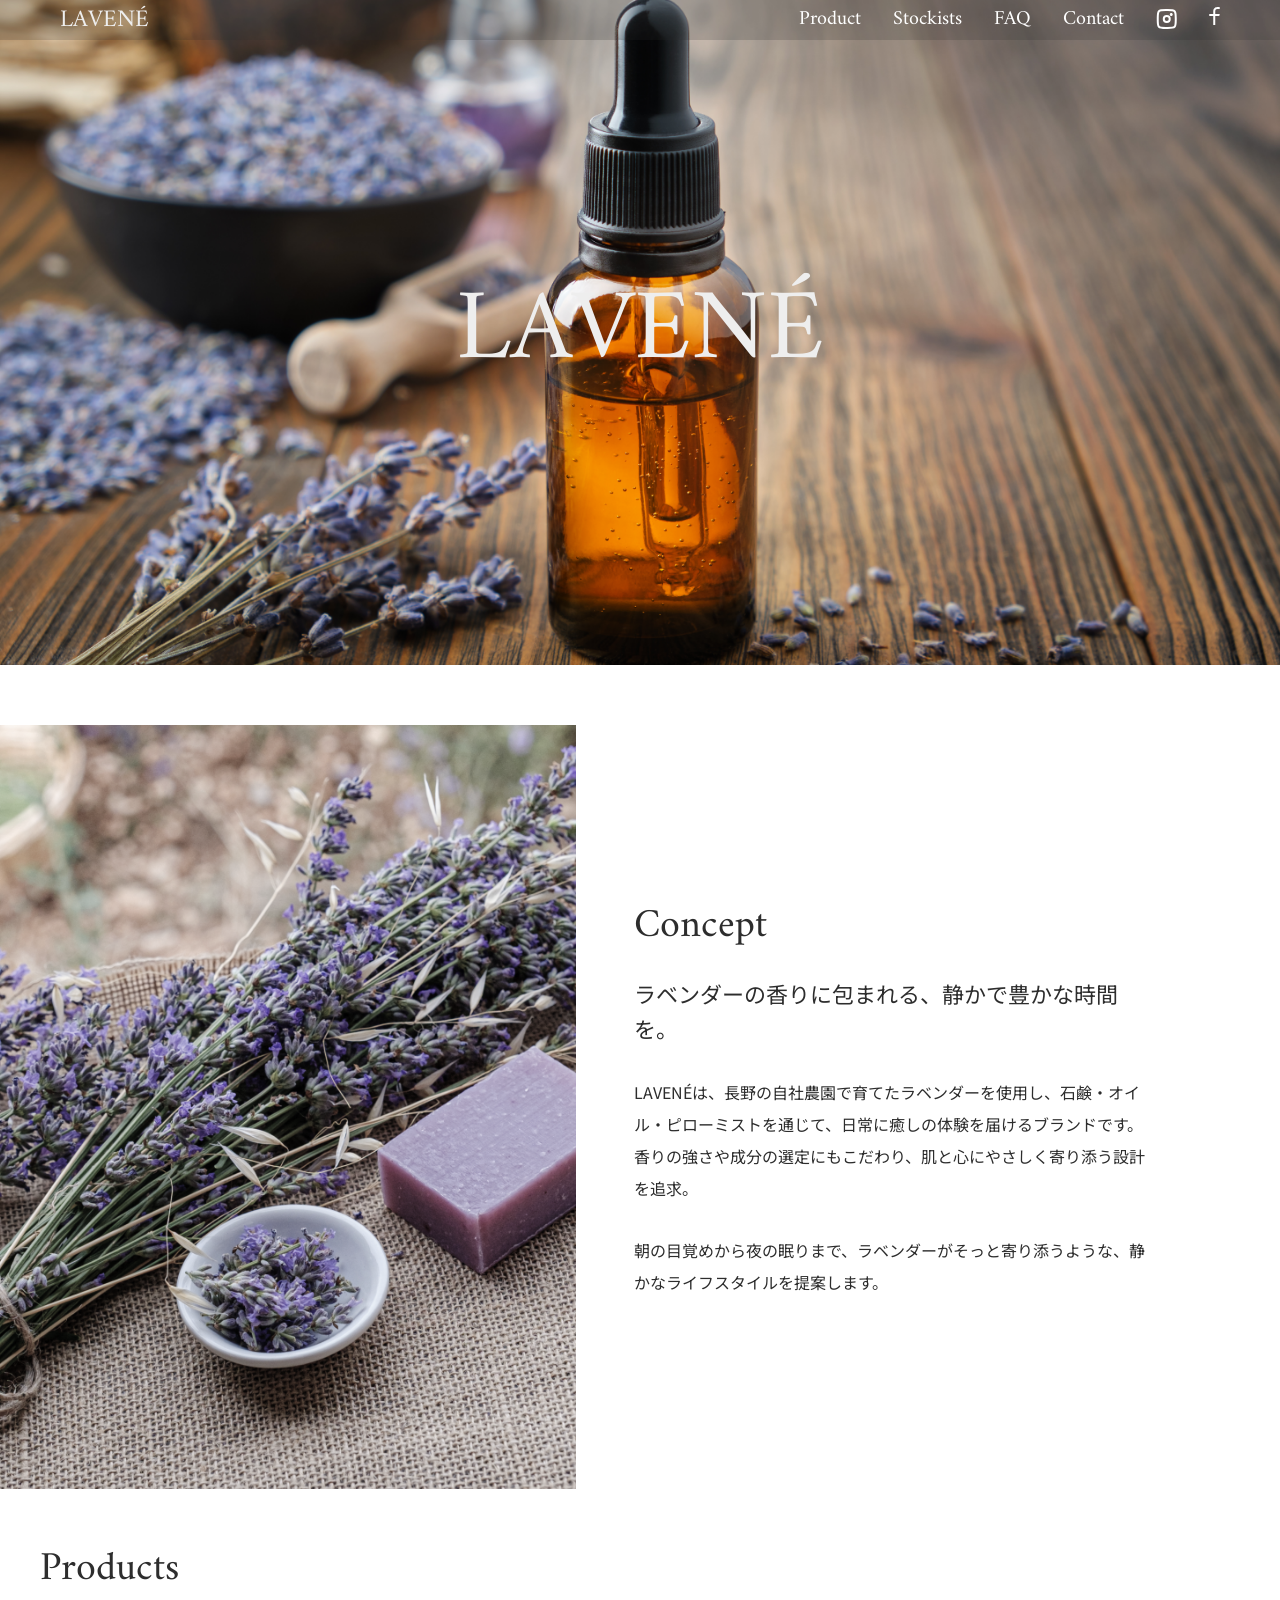
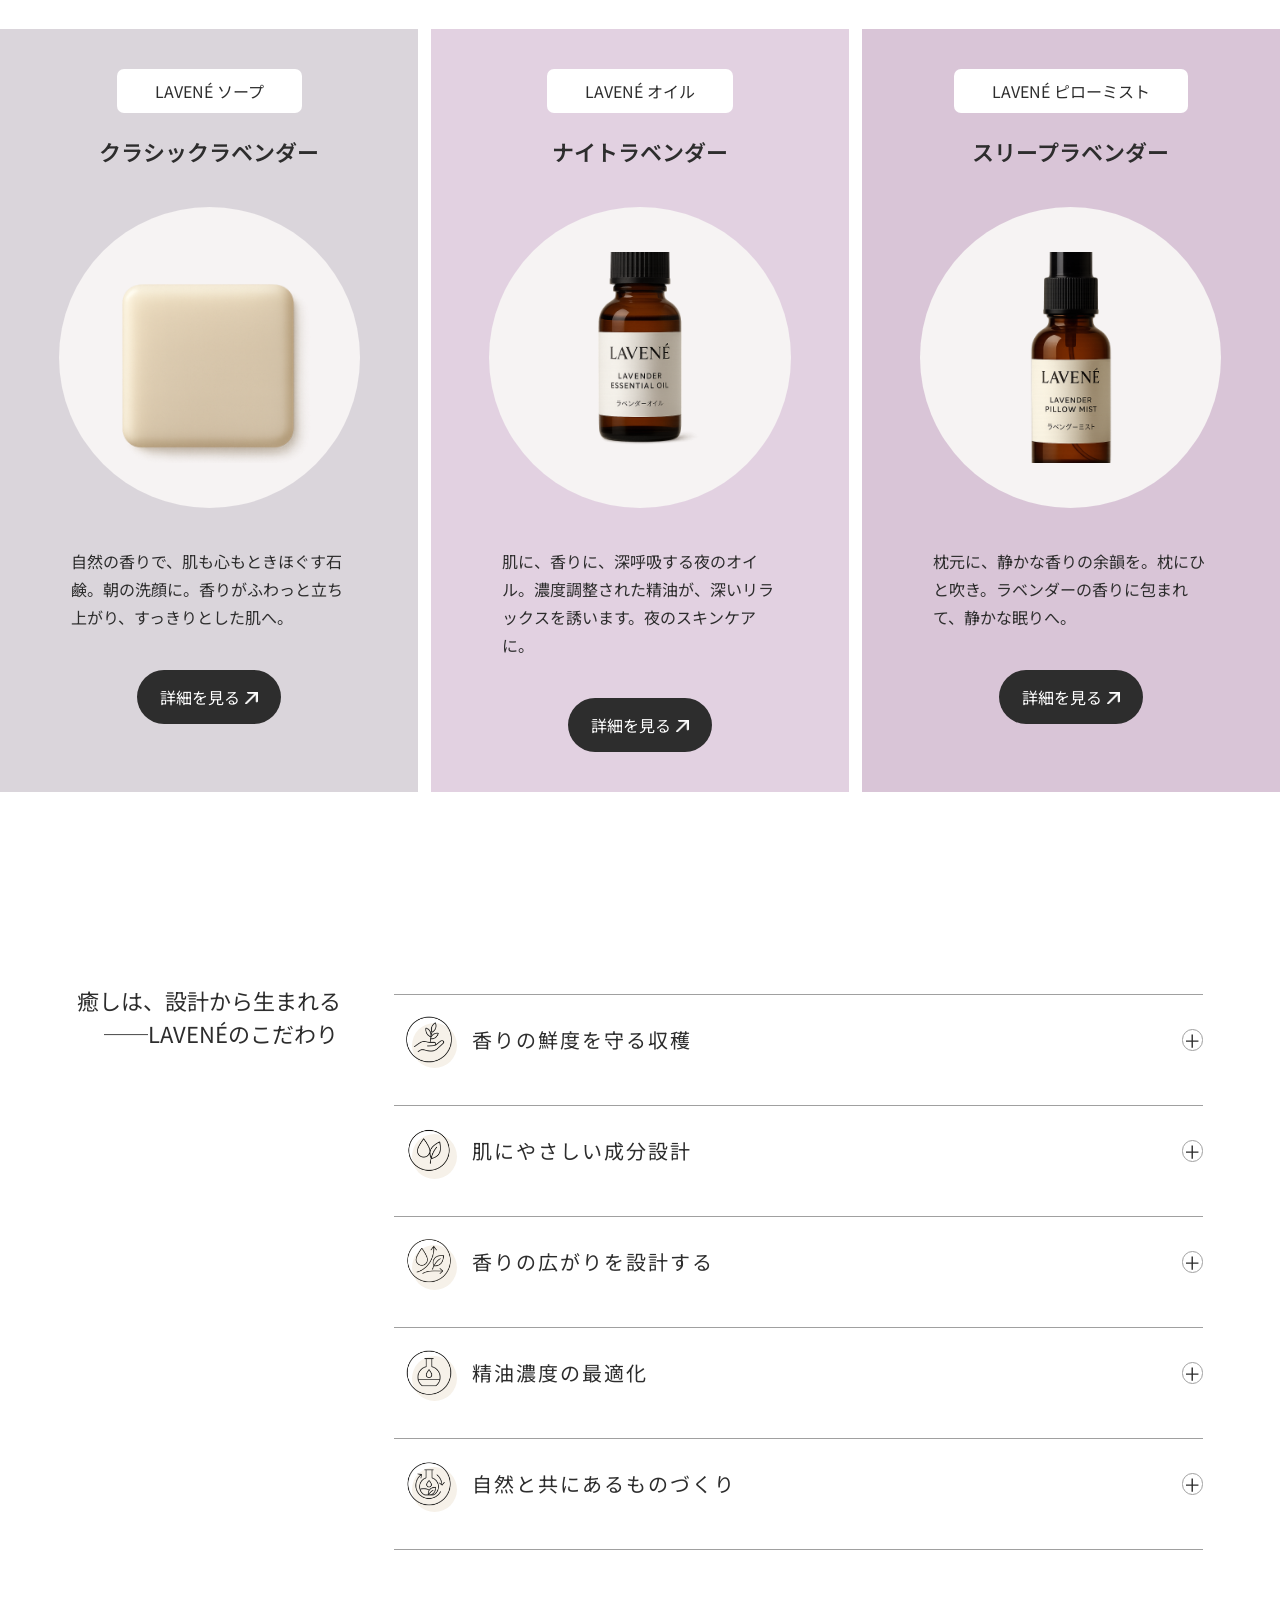
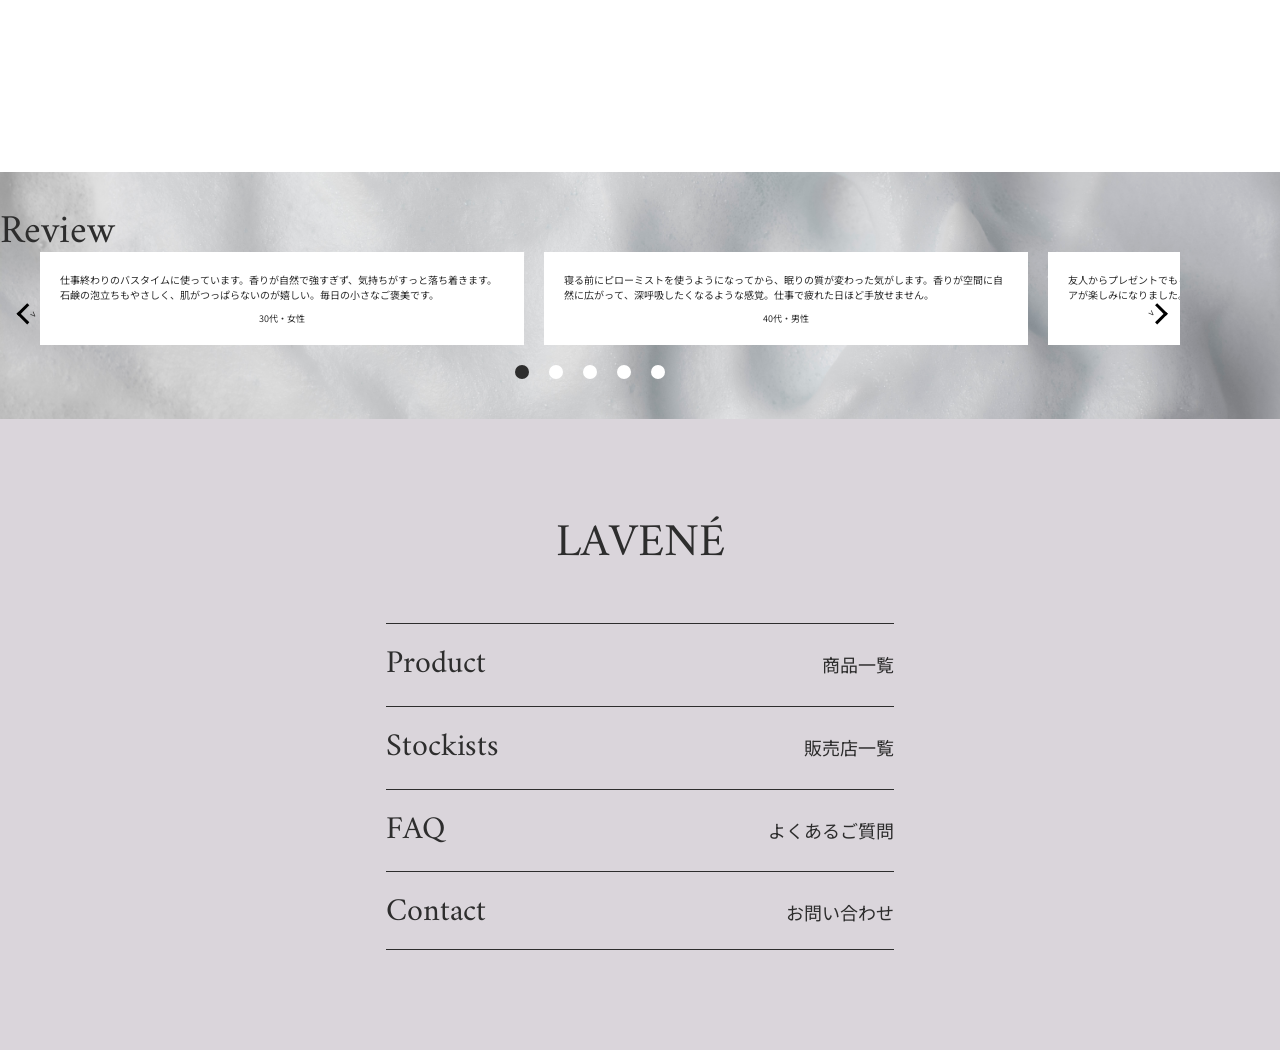
==== commit 6a75ebec: "コメント（例：index.htmlを更新）" ====
--- a/lavene/index.html
+++ b/lavene/index.html
@@ -10,10 +10,7 @@
     <meta property="og:title" content="LAVENÉ | ラヴェネ">
     <meta property="og:description" content="LAVENÉは、長野の自社農園で育てたラベンダーを使用し、石鹸・オイル・ピローミストを通じて、日常に癒しの体験を届けるブランドです。">
     <meta property="og:image" content="https://lavene.co.jp/assets/images/ogp.jp">
-    <!-- favicon apple-touch-icon -->
-     <link rel="shortcut icon" href="assets/images/favicon.ico">
-    <link rel="apple-touch-icon" sizes="180x180" href="assets/images/apple-touch-icon.png">
-    <link rel="icon" type="image/png" href="assets/images/android-chrome-256x256.png">
+
 
     <title>LAVENÉ | ラヴェネ‐ラベンダーの香りに包まれる、静かで豊かな時間を。</title>
 
@@ -260,7 +257,7 @@
             </article>
         </main>
          <footer class="footer">
-            <button id="pagetop" class="pagetop-btn_04" aria-label="ページトップへ戻る"></button>
+            <button id="pagetop" class="pagetop-btn_04" aria-label="ページトップへ戻る">▲</button>
         </footer>
     </div>
     <!-- モーダル -->
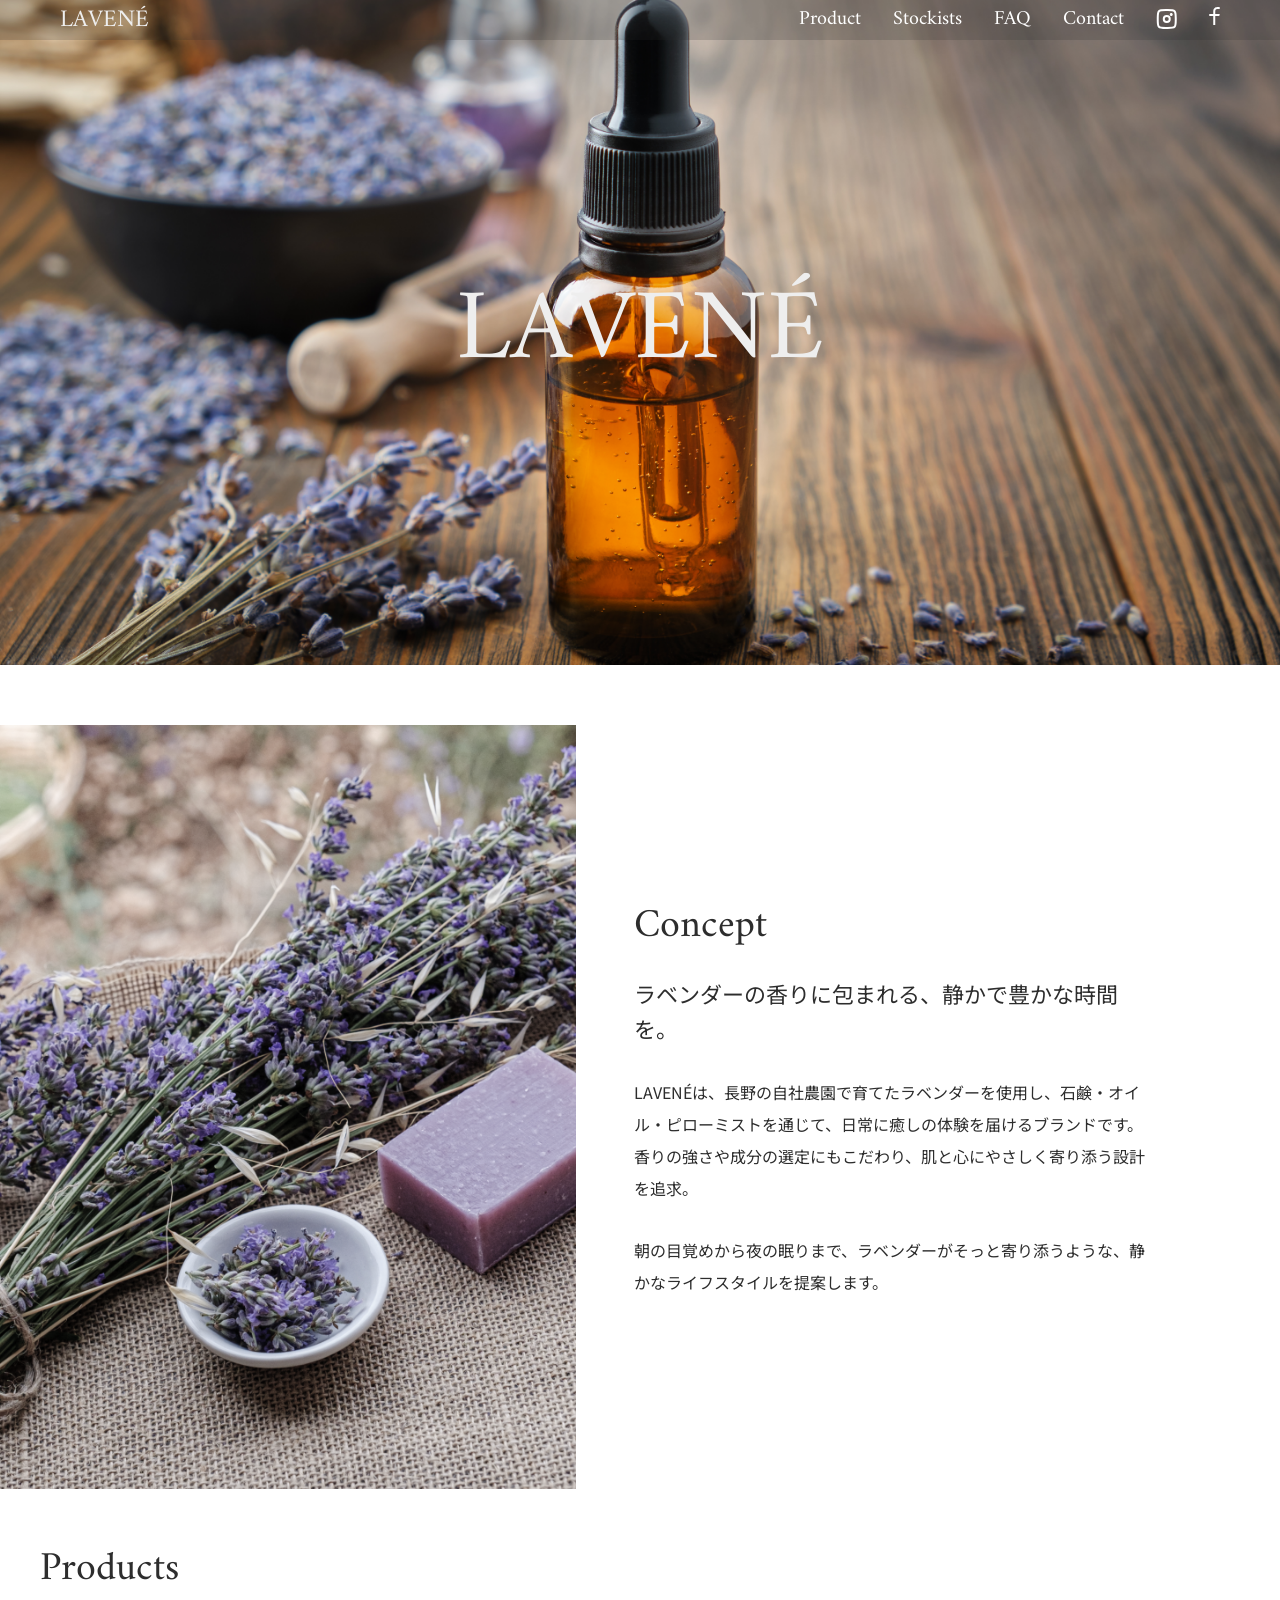
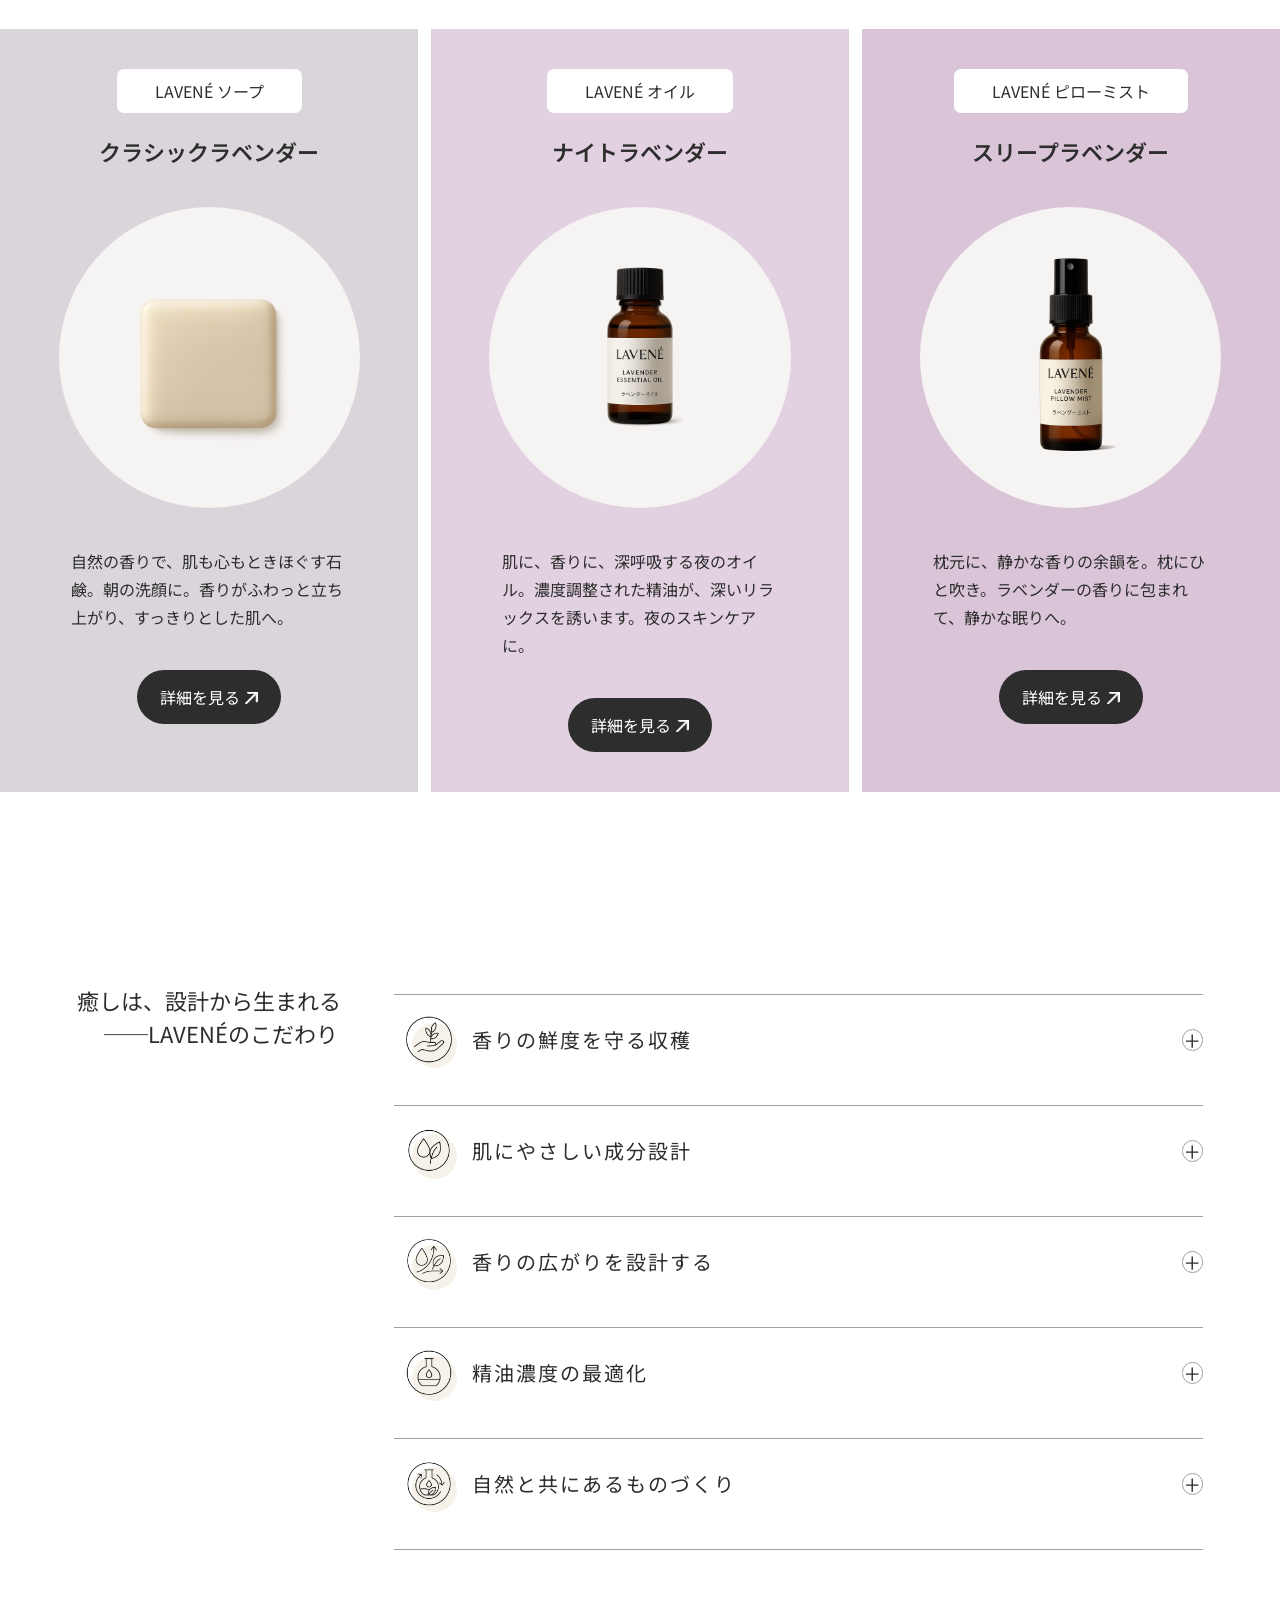
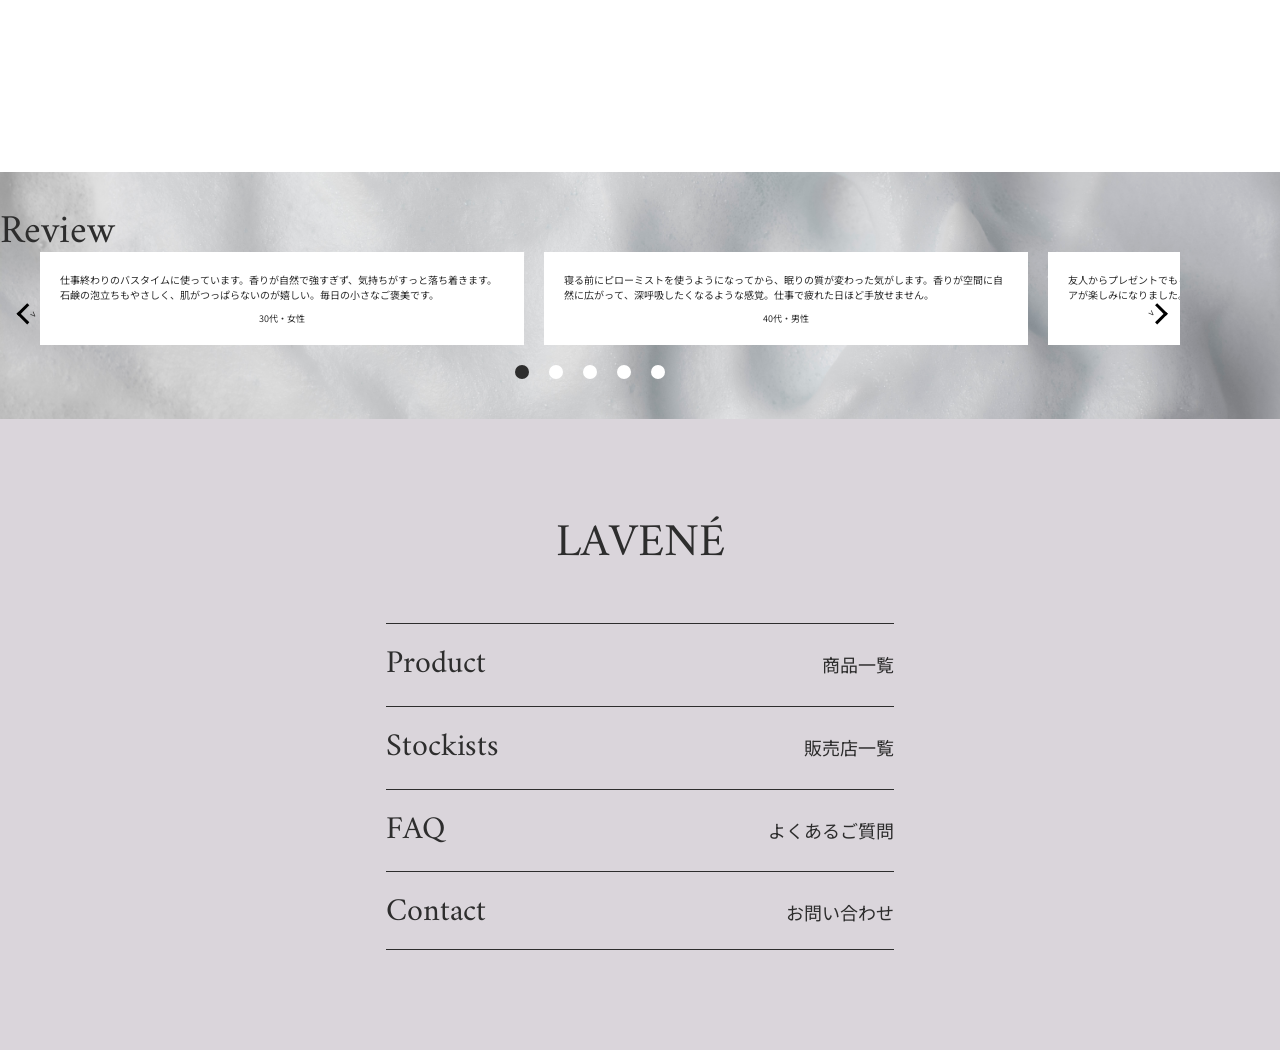
==== commit e9d240f1: "リンクの修正" ====
--- a/lavene/index.html
+++ b/lavene/index.html
@@ -38,7 +38,7 @@
                 </div>
                 <div class="nav__list-wrapper">
                     <ul class="nav__list">
-                        <li class="nav__item"><a href="#product" class="nav__link"><span class="nav__label-en">Product</span><span class="nav__label-ja">商品一覧</span></a></li>
+                        <li class="nav__item"><a href="#products" class="nav__link"><span class="nav__label-en">Product</span><span class="nav__label-ja">商品一覧</span></a></li>
                         <li class="nav__item"><a href="#" class="nav__link"><span class="nav__label-en">Stockists</span><span class="nav__label-ja">販売店一覧</span></a></li>
                         <li class="nav__item"><a href="#" class="nav__link"><span class="nav__label-en">FAQ</span><span class="nav__label-ja">よくあるご質問</span></a></li>
                         <li class="nav__item"><a href="#" class="nav__link"><span class="nav__label-en">Contact</span><span class="nav__label-ja">お問い合わせ</span></a></li>
@@ -257,7 +257,7 @@
             </article>
         </main>
          <footer class="footer">
-            <button id="pagetop" class="pagetop-btn_04" aria-label="ページトップへ戻る">▲</button>
+            <button id="pagetop" class="pagetop-btn_04" aria-label="ページトップへ戻る"></button>
         </footer>
     </div>
     <!-- モーダル -->
--- a/lavene/assets/css/style.css
+++ b/lavene/assets/css/style.css
@@ -477,6 +477,10 @@
     .products__list {
         display: flex;
         gap: 1%;
+    }
+
+    .product__img {
+        width: 79%;
     }
 
     .product__img-bg {
